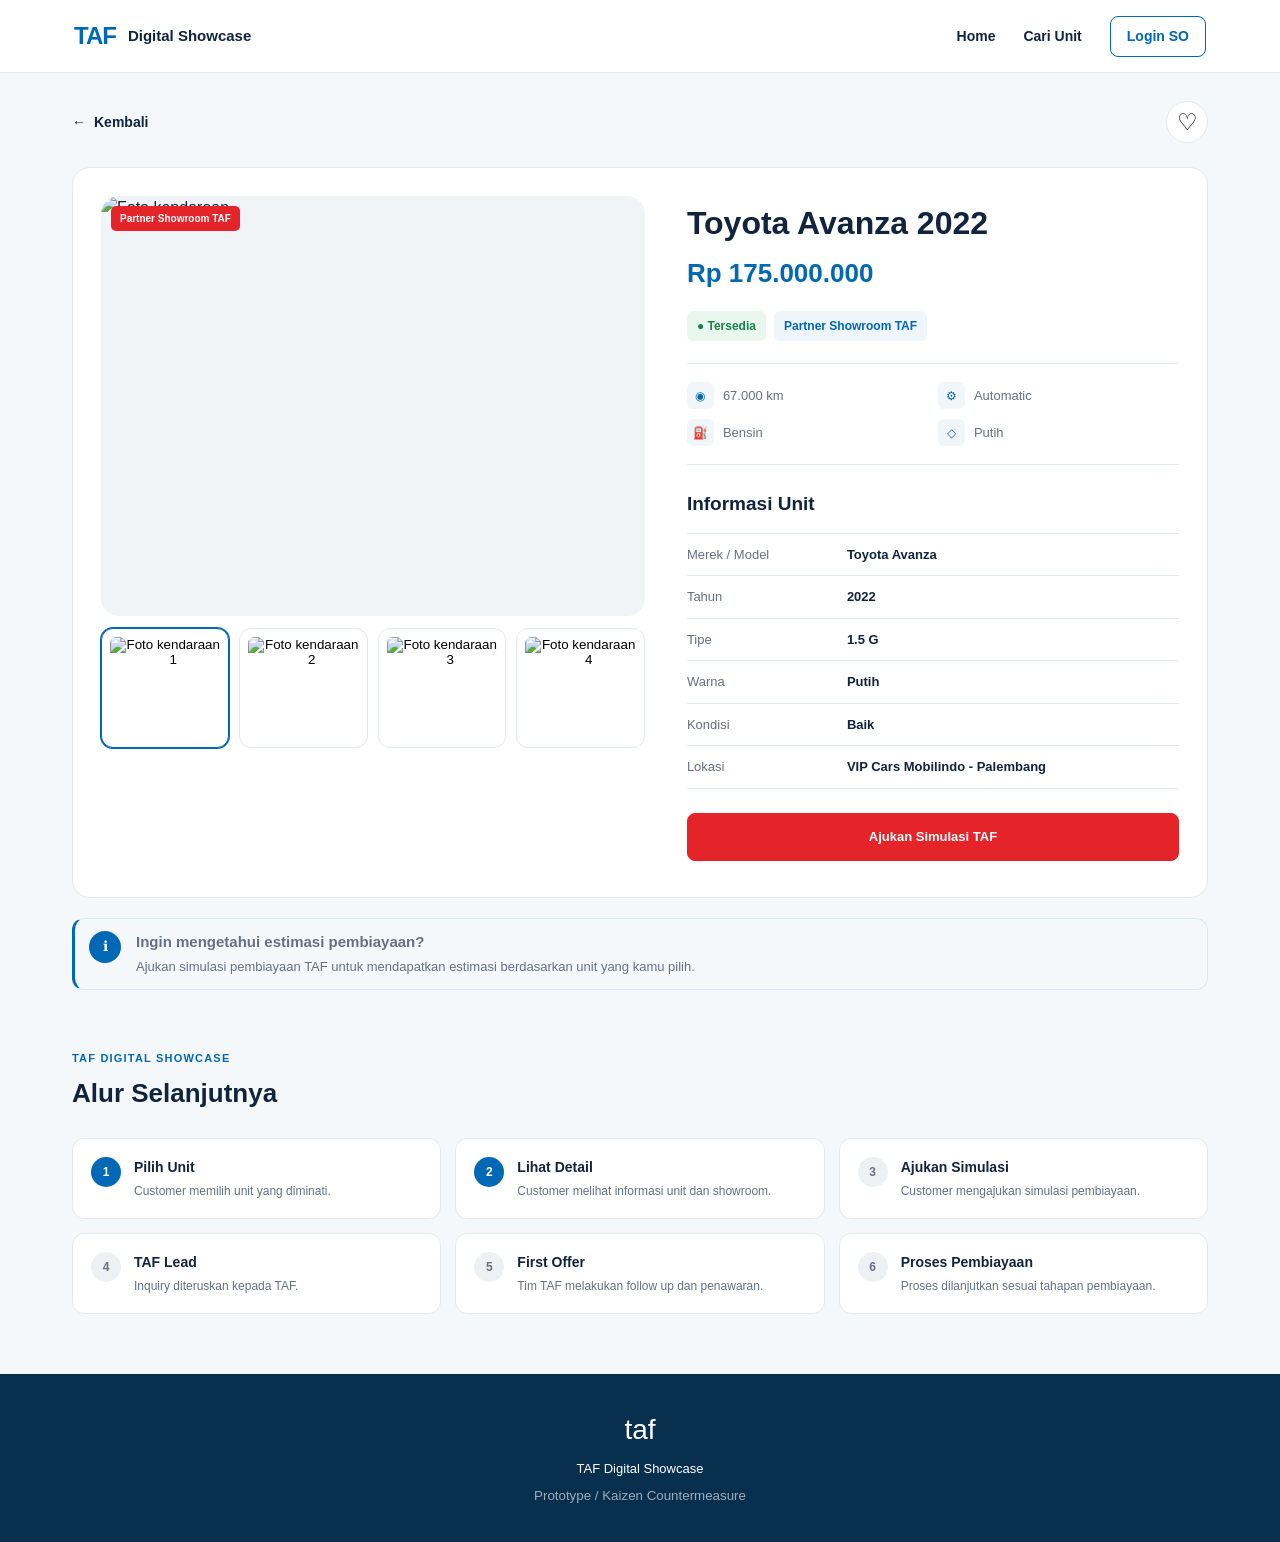
==== detail-unit.html @ 40a9ed51 "init project" ====
<!DOCTYPE html>
<html lang="id">

<head>
    <meta charset="UTF-8">

    <meta
        name="viewport"
        content="width=device-width, initial-scale=1.0"
    >

    <title>Detail Unit | TAF Digital Showcase</title>

    <!-- CSS utama -->
    <link rel="stylesheet" href="style.css">
</head>


<body>

    <!-- =========================================
         HEADER
    ========================================== -->

    <header class="main-header">
        <div class="header-container">

            <div class="logo-area">
                <div class="taf-logo">TAF</div>
                <span>Digital Showcase</span>
            </div>

            <nav class="navigation">
                <a href="index.html">Home</a>
                <a href="index.html#unit-section">Cari Unit</a>
                <a href="login-so.html" class="so-login-button">
                    Login SO
                </a>
            </nav>

            <button class="menu-toggle" aria-label="Buka menu" onclick="toggleMobileMenu()">
                ☰
            </button>

        </div>
    </header>



    <!-- =========================================
         MAIN CONTENT
    ========================================== -->

    <main class="detail-page">


        <!-- =====================================
             TOP NAVIGATION
        ====================================== -->

        <div class="detail-topbar">

            <a
                href="index.html"
                class="back-button"
            >
                ←
                <span>Kembali</span>
            </a>


            <button
                class="favorite-button"
                aria-label="Tambahkan ke favorit"
                onclick="toggleFavorite(this)"
            >
                ♡
            </button>

        </div>



        <!-- =====================================
            VEHICLE DETAIL
        ====================================== -->

        <section class="vehicle-detail">

            <!-- =================================
                IMAGE GALLERY
            ================================== -->

            <div class="vehicle-gallery">

                <!-- Main Image -->

                <div class="main-vehicle-image">

                    <span class="partner-badge">
                        Partner Showroom TAF
                    </span>

                    <img
                        id="vehicle-main-image"
                        src=""
                        alt="Foto kendaraan"
                    >

                </div>


                <!-- Thumbnail -->

                <div class="thumbnail-list">

                    <button
                        type="button"
                        class="thumbnail active"
                        data-image-index="0"
                        onclick="selectVehicleImage(0)"
                        aria-label="Foto kendaraan 1"
                    >
                        <img
                            id="vehicle-thumbnail-0"
                            src=""
                            alt="Foto kendaraan 1"
                        >
                    </button>
                

                    <button
                        type="button"
                        class="thumbnail"
                        data-image-index="1"
                        onclick="selectVehicleImage(1)"
                        aria-label="Foto kendaraan 2"
                    >
                        <img
                            id="vehicle-thumbnail-1"
                            src=""
                            alt="Foto kendaraan 2"
                        >
                    </button>


                    <button
                        type="button"
                        class="thumbnail"
                        data-image-index="2"
                        onclick="selectVehicleImage(2)"
                        aria-label="Foto kendaraan 3"
                    >
                        <img
                            id="vehicle-thumbnail-2"
                            src=""
                            alt="Foto kendaraan 3"
                        >
                    </button>


                    <button
                        type="button"
                        class="thumbnail"
                        data-image-index="3"
                        onclick="selectVehicleImage(3)"
                        aria-label="Foto kendaraan 4"
                    >
                        <img
                            id="vehicle-thumbnail-3"
                            src=""
                            alt="Foto kendaraan 4"
                        >
                    </button>

                </div>
            </div>
            
            <!-- =================================
                 VEHICLE INFORMATION
            ================================== -->

            <div class="vehicle-detail-info">


                <!-- Vehicle Name -->

                <h1 id="vehicle-name">
                    Toyota Avanza 2022
                </h1>


                <!-- Price -->

                <div
                    class="detail-price"
                    id="vehicle-price"
                >
                    Rp 175.000.000
                </div>



                <!-- Status & Showroom -->

                <div class="detail-badges">

                    <span class="availability-badge">
                        ● Tersedia
                    </span>

                    <span class="showroom-badge">
                        Partner Showroom TAF
                    </span>

                </div>



                <!-- Vehicle Quick Information -->

                <div class="vehicle-quick-info">

                    <div class="quick-info-item">

                        <span class="quick-icon">
                            ◉
                        </span>

                        <span id="vehicle-mileage">
                            67.000 km
                        </span>

                    </div>


                    <div class="quick-info-item">

                        <span class="quick-icon">
                            ⚙
                        </span>

                        <span id="vehicle-transmission">
                            Automatic
                        </span>

                    </div>


                    <div class="quick-info-item">

                        <span class="quick-icon">
                            ⛽
                        </span>

                        <span id="vehicle-fuel">
                            Bensin
                        </span>

                    </div>


                    <div class="quick-info-item">

                        <span class="quick-icon">
                            ◇
                        </span>

                        <span id="vehicle-color">
                            Putih
                        </span>

                    </div>

                </div>



                <!-- =================================
                     UNIT INFORMATION
                ================================== -->

                <section class="unit-information">

                    <h2>
                        Informasi Unit
                    </h2>


                    <div class="information-table">


                        <div class="information-row">

                            <span>
                                Merek / Model
                            </span>

                            <strong id="vehicle-model">
                                Toyota Avanza
                            </strong>

                        </div>


                        <div class="information-row">

                            <span>
                                Tahun
                            </span>

                            <strong id="vehicle-year">
                                2022
                            </strong>

                        </div>


                        <div class="information-row">

                            <span>
                                Tipe
                            </span>

                            <strong id="vehicle-type">
                                1.5 G
                            </strong>

                        </div>


                        <div class="information-row">

                            <span>
                                Warna
                            </span>

                            <strong id="vehicle-information-color">
                                Putih
                            </strong>

                        </div>


                        <div class="information-row">

                            <span>
                                Kondisi
                            </span>

                            <strong id="vehicle-condition">
                                Baik
                            </strong>

                        </div>


                        <div class="information-row">

                            <span>
                                Lokasi
                            </span>

                            <strong id="vehicle-showroom">
                                VIP Cars Mobilindo - Palembang
                            </strong>

                        </div>


                    </div>

                </section>



                <!-- =================================
                     ACTION BUTTONS
                ================================== -->

                <div class="detail-actions">
                    <a
                        href="#"
                        id="simulation-link"
                        class="primary-action"
                    >
                        Ajukan Simulasi TAF
                    </a>
                </div>


            </div>

        </section>



        <!-- =====================================
             INFORMATION / TRUST SECTION
        ====================================== -->

        <section class="detail-note">


            <div class="note-icon">
                ℹ
            </div>


            <div>

                <h3>
                    Ingin mengetahui estimasi pembiayaan?
                </h3>

                <p>
                    Ajukan simulasi pembiayaan TAF untuk
                    mendapatkan estimasi berdasarkan unit
                    yang kamu pilih.
                </p>

            </div>


        </section>



        <!-- =====================================
             PROCESS INDICATOR
        ====================================== -->

        <section class="process-section">

            <div class="process-header">

                <span>
                    TAF DIGITAL SHOWCASE
                </span>

                <h2>
                    Alur Selanjutnya
                </h2>

            </div>


            <div class="process-list">


                <!-- STEP 1 -->

                <div class="process-item active">

                    <div class="process-number">
                        1
                    </div>

                    <div>

                        <strong>
                            Pilih Unit
                        </strong>

                        <p>
                            Customer memilih unit
                            yang diminati.
                        </p>

                    </div>

                </div>



                <!-- STEP 2 -->

                <div class="process-item active">

                    <div class="process-number">
                        2
                    </div>

                    <div>

                        <strong>
                            Lihat Detail
                        </strong>

                        <p>
                            Customer melihat informasi
                            unit dan showroom.
                        </p>

                    </div>

                </div>



                <!-- STEP 3 -->

                <div class="process-item">

                    <div class="process-number">
                        3
                    </div>

                    <div>

                        <strong>
                            Ajukan Simulasi
                        </strong>

                        <p>
                            Customer mengajukan
                            simulasi pembiayaan.
                        </p>

                    </div>

                </div>



                <!-- STEP 4 -->

                <div class="process-item">

                    <div class="process-number">
                        4
                    </div>

                    <div>

                        <strong>
                            TAF Lead
                        </strong>

                        <p>
                            Inquiry diteruskan
                            kepada TAF.
                        </p>

                    </div>

                </div>



                <!-- STEP 5 -->

                <div class="process-item">

                    <div class="process-number">
                        5
                    </div>

                    <div>

                        <strong>
                            First Offer
                        </strong>

                        <p>
                            Tim TAF melakukan
                            follow up dan penawaran.
                        </p>

                    </div>

                </div>



                <!-- STEP 6 -->

                <div class="process-item">

                    <div class="process-number">
                        6
                    </div>

                    <div>

                        <strong>
                            Proses Pembiayaan
                        </strong>

                        <p>
                            Proses dilanjutkan sesuai
                            tahapan pembiayaan.
                        </p>

                    </div>

                </div>


            </div>

        </section>


    </main>



    <!-- =========================================
         FOOTER
    ========================================== -->

    <footer>

        <div class="footer-logo">
            taf
        </div>

        <p>
            TAF Digital Showcase
        </p>

        <small>
            Prototype / Kaizen Countermeasure
        </small>

    </footer>



    <!-- =========================================
         JAVASCRIPT
    ========================================== -->

    <script src="script.js"></script>

</body>

</html>
---- style.css ----
/* =================================
   GLOBAL
================================= */

* {
    margin: 0;
    padding: 0;
    box-sizing: border-box;
}

:root {
    --taf-blue: #0068b5;
    --taf-dark-blue: #063b68;
    --taf-red: #e5242a;

    --text-dark: #10243e;
    --text-gray: #667085;

    --background: #f5f8fb;
    --white: #ffffff;

    --border: #e4e9ef;

    --radius-small: 8px;
    --radius-medium: 12px;
    --radius-large: 18px;
}

body {
    font-family: Arial, Helvetica, sans-serif;
    background: var(--background);
    color: var(--text-dark);
    line-height: 1.5;
}


/* =================================
   HEADER
================================= */

.header {
    height: 68px;

    background: white;

    display: flex;
    align-items: center;

    padding: 0 32px;

    border-bottom: 1px solid var(--border);

    position: sticky;
    top: 0;
    z-index: 100;
}

.logo {
    display: flex;
    align-items: center;
    gap: 8px;

    font-size: 28px;
    font-weight: 800;

    color: var(--taf-red);
}

.logo-shield {
    width: 30px;
    height: 30px;

    background: var(--taf-blue);

    color: white;

    display: flex;
    align-items: center;
    justify-content: center;

    border-radius: 50%;

    font-size: 15px;
}

.header nav {
    margin-left: auto;

    display: flex;
    gap: 28px;
}

.header nav a {
    text-decoration: none;

    color: var(--text-dark);

    font-size: 14px;
    font-weight: 600;
}

.menu-button {
    display: none;

    margin-left: auto;

    border: none;
    background: transparent;

    font-size: 25px;

    cursor: pointer;
}


/* =================================
   HERO
================================= */

.hero {
    min-height: 390px;

    background:
        linear-gradient(
            110deg,
            #063b68 0%,
            #0068b5 70%,
            #0a5d91 100%
        );

    position: relative;

    overflow: hidden;
}

.hero::after {
    content: "";

    position: absolute;

    width: 420px;
    height: 420px;

    right: -150px;
    top: -100px;

    background: rgba(255,255,255,0.08);

    border-radius: 50%;
}

.hero-content {
    max-width: 1200px;

    margin: auto;

    padding: 70px 32px;

    position: relative;

    z-index: 2;
}

.hero-label {
    display: inline-block;

    padding: 7px 12px;

    border-radius: 30px;

    background: rgba(255,255,255,0.15);

    color: white;

    font-size: 12px;

    font-weight: 700;

    letter-spacing: 1px;

    margin-bottom: 16px;
}

.hero h1 {
    max-width: 680px;

    color: white;

    font-size: 46px;

    line-height: 1.15;

    margin-bottom: 18px;
}

.hero p {
    max-width: 600px;

    color: rgba(255,255,255,0.9);

    font-size: 17px;

    margin-bottom: 30px;
}

.search-box {
    width: min(620px, 100%);

    background: white;

    border-radius: 10px;

    display: flex;

    padding: 6px;

    box-shadow: 0 10px 30px rgba(0,0,0,0.15);
}

.search-box input {
    flex: 1;

    border: none;

    outline: none;

    padding: 14px;

    font-size: 15px;
}

.search-box button {
    width: 50px;

    border: none;

    border-radius: 8px;

    background: var(--taf-blue);

    color: white;

    font-size: 18px;

    cursor: pointer;
}


/* =================================
   CATEGORY
================================= */

.category-section {
    background: white;

    border-bottom: 1px solid var(--border);
}

.category-list {
    max-width: 1200px;

    margin: auto;

    padding: 18px 32px;

    display: flex;

    gap: 12px;
}

.category {
    min-width: 100px;

    border: 1px solid var(--border);

    background: white;

    border-radius: 10px;

    padding: 12px 20px;

    cursor: pointer;

    display: flex;

    flex-direction: column;

    align-items: center;

    gap: 6px;

    color: var(--text-dark);

    transition: 0.2s;
}

.category:hover {
    border-color: var(--taf-blue);
}

.category.active {
    background: #eaf5fd;

    border-color: #b9dcf4;

    color: var(--taf-blue);
}

.category-icon {
    font-size: 25px;
}


/* =================================
   MAIN CONTENT
================================= */

.main-content {
    max-width: 1200px;

    margin: auto;

    padding: 48px 32px;
}

.section-header {
    display: flex;

    align-items: end;

    justify-content: space-between;

    margin-bottom: 24px;
}

.section-label {
    color: var(--taf-blue);

    font-size: 11px;

    font-weight: 800;

    letter-spacing: 1.2px;
}

.section-header h2 {
    margin-top: 5px;

    font-size: 28px;
}

.view-all {
    border: none;

    background: transparent;

    color: var(--taf-blue);

    font-weight: 700;

    cursor: pointer;
}


/* =================================
   VEHICLE GRID
================================= */

.vehicle-grid {
    display: grid;

    grid-template-columns:
        repeat(4, 1fr);

    gap: 18px;
}

.vehicle-card {
    background: white;

    border: 1px solid var(--border);

    border-radius: var(--radius-medium);

    overflow: hidden;

    transition: 0.2s;
}

.vehicle-card:hover {
    transform: translateY(-3px);

    box-shadow:
        0 10px 25px rgba(16,36,62,0.08);
}

.vehicle-image { 
    height: 190px; 
 
    position: relative; 
 
    background: 
        linear-gradient( 
            135deg, 
            #dce6ed, 
            #f4f7f9 
        ); 
 
    display: flex; 
 
    align-items: center; 
 
    justify-content: center;

    overflow: hidden;
}

.vehicle-card-image {
    width: 100%;
    height: 100%;

    display: block;

    object-fit: cover;
    object-position: center;
}

.car-placeholder {
    font-size: 75px;
}

.partner-badge {
    position: absolute;

    left: 10px;
    top: 10px;

    background: var(--taf-red);

    color: white;

    padding: 5px 9px;

    border-radius: 5px;

    font-size: 10px;

    font-weight: 700;
}

.vehicle-info {
    padding: 16px;
}

.vehicle-info h3 {
    font-size: 16px;

    margin-bottom: 7px;
}

.vehicle-info strong {
    display: block;

    font-size: 18px;

    color: var(--text-dark);

    margin-bottom: 10px;
}

.vehicle-meta {
    display: flex;

    gap: 12px;

    color: var(--text-gray);

    font-size: 11px;

    margin-bottom: 8px;
}

.vehicle-info p {
    color: var(--text-gray);

    font-size: 12px;

    margin-bottom: 15px;
}

.detail-button {
    width: 100%;

    display: flex;
    align-items: center;
    justify-content: center;

    text-decoration: none;

    border: none;

    background: var(--taf-blue);

    color: white;

    padding: 11px;

    border-radius: 7px;

    font-weight: 700;

    cursor: pointer;
}

.detail-button:hover {
    background: #005894;
}


/* =================================
   EMPTY STATE
================================= */

.empty-state {
    display: none;

    text-align: center;

    padding: 70px 20px;
}

.empty-state h3 {
    margin-bottom: 8px;
}

.empty-state p {
    color: var(--text-gray);
}


/* =================================
   CTA
================================= */

.bottom-cta {
    max-width: 1200px;

    margin: 0 auto 50px;

    padding: 32px;

    background: white;

    border: 1px solid var(--border);

    border-radius: var(--radius-large);

    display: flex;

    align-items: center;

    justify-content: space-between;

    gap: 30px;
}

.bottom-cta span {
    color: var(--taf-blue);

    font-size: 12px;

    font-weight: 800;

    text-transform: uppercase;
}

.bottom-cta h2 {
    margin: 5px 0;

    font-size: 25px;
}

.bottom-cta p {
    color: var(--text-gray);

    font-size: 14px;
}

.bottom-cta button {
    min-width: 190px;

    border: none;

    background: var(--taf-red);

    color: white;

    padding: 14px 20px;

    border-radius: 8px;

    font-weight: 700;

    cursor: pointer;
}


/* =================================
   FOOTER
================================= */

footer {
    background: #092f4f;

    color: white;

    text-align: center;

    padding: 35px 20px;
}

.footer-logo {
    font-size: 28px;

    color: white;

    margin-bottom: 8px;
}

footer p {
    font-size: 13px;

    margin-bottom: 5px;
}

footer small {
    color: rgba(255,255,255,0.6);
}


/* =================================
   RESPONSIVE
================================= */

@media (max-width: 900px) {

    .vehicle-grid {
        grid-template-columns:
            repeat(2, 1fr);
    }

    .hero h1 {
        font-size: 38px;
    }

    .bottom-cta {
        margin-left: 20px;
        margin-right: 20px;
    }

}


@media (max-width: 600px) {

    .header {
        padding: 0 18px;
    }

    .header nav {
        display: none;

        position: absolute;

        top: 68px;
        left: 0;
        right: 0;

        background: white;

        flex-direction: column;

        padding: 20px;

        border-bottom: 1px solid var(--border);
    }

    .header nav.show {
        display: flex;
    }

    .menu-button {
        display: block;
    }

    .hero-content {
        padding: 50px 20px;
    }

    .hero h1 {
        font-size: 32px;
    }

    .hero p {
        font-size: 15px;
    }

    .category-list {
        overflow-x: auto;

        padding: 14px 20px;
    }

    .main-content {
        padding: 35px 20px;
    }

    .section-header {
        align-items: center;
    }

    .vehicle-grid {
        grid-template-columns: 1fr;
    }

    .bottom-cta {
        flex-direction: column;

        align-items: stretch;

        margin-left: 20px;
        margin-right: 20px;
    }

    .bottom-cta button {
        width: 100%;
    }

}

/* =========================================
   DETAIL UNIT PAGE
========================================= */

.detail-page {
    max-width: 1200px;
    margin: 0 auto;
    padding: 28px 32px 60px;
}


/* =========================================
   DETAIL TOP BAR
========================================= */

.detail-topbar {
    display: flex;
    align-items: center;
    justify-content: space-between;
    margin-bottom: 24px;
}

.back-button {
    display: inline-flex;
    align-items: center;
    gap: 8px;

    text-decoration: none;
    color: var(--text-dark);

    font-size: 14px;
    font-weight: 600;
}

.back-button:hover {
    color: var(--taf-blue);
}

.favorite-button {
    width: 42px;
    height: 42px;

    border: 1px solid var(--border);
    border-radius: 50%;

    background: white;

    font-size: 23px;

    cursor: pointer;

    transition: 0.2s;
}

.favorite-button:hover {
    border-color: var(--taf-blue);
}

.favorite-button.favorite-active {
    color: var(--taf-red);
}


/* =========================================
   VEHICLE DETAIL LAYOUT
========================================= */

.vehicle-detail {
    display: grid;

    grid-template-columns:
        minmax(0, 1.05fr)
        minmax(0, 0.95fr);

    gap: 42px;

    background: white;

    padding: 28px;

    border: 1px solid var(--border);

    border-radius: var(--radius-large);
}


/* =========================================
   VEHICLE GALLERY
========================================= */

.vehicle-gallery {
    min-width: 0;
}

/* =====================================================
   VEHICLE IMAGE GALLERY
===================================================== */

.main-vehicle-image {
    position: relative;
    width: 100%;
    height: 420px;
    overflow: hidden;
    border-radius: var(--radius-large);
    background: #f1f4f7;
    display: flex;
    align-items: center;
    justify-content: center;
}

.main-vehicle-image > img {
    width: 100%;
    height: 100%;
    display: block;
    object-fit: contain;
    object-position: center;
    border-radius: var(--radius-large);
}

.car-placeholder.large {
    font-size: 150px;
}


/* =========================================
   THUMBNAILS
========================================= */

.thumbnail-list {
    display: grid;

    grid-template-columns:
        repeat(4, 1fr);

    gap: 10px;

    margin-top: 12px;
}

.thumbnail {
    width: 100%;
    height: 120px;
    overflow: hidden;
    padding: 8px;
    border: 1px solid var(--border);
    border-radius: var(--radius-medium);
    background: var(--white);
    cursor: pointer;
    transition:
        border-color 0.2s ease,
        box-shadow 0.2s ease;
}

.thumbnail:hover {
    border-color: var(--taf-blue);
}

.thumbnail.active {
    border-color: var(--taf-blue);
    box-shadow: 0 0 0 1px var(--taf-blue);
}


/* =========================================
   VEHICLE INFORMATION
========================================= */

.vehicle-detail-info {
    padding: 8px 0;
}

.vehicle-detail-info h1 {
    font-size: 32px;

    line-height: 1.2;

    margin-bottom: 12px;

    color: var(--text-dark);
}

.detail-price {
    font-size: 26px;

    font-weight: 800;

    color: var(--taf-blue);

    margin-bottom: 18px;
}


/* =========================================
   BADGES
========================================= */

.detail-badges {
    display: flex;

    align-items: center;

    flex-wrap: wrap;

    gap: 8px;

    margin-bottom: 22px;
}

.availability-badge {
    display: inline-flex;

    align-items: center;

    padding: 6px 10px;

    border-radius: 6px;

    background: #eaf7ef;

    color: #16834b;

    font-size: 12px;

    font-weight: 700;
}

.showroom-badge {
    display: inline-flex;

    align-items: center;

    padding: 6px 10px;

    border-radius: 6px;

    background: #eef5fb;

    color: var(--taf-blue);

    font-size: 12px;

    font-weight: 700;
}


/* =========================================
   QUICK INFORMATION
========================================= */

.vehicle-quick-info {
    display: grid;

    grid-template-columns:
        repeat(2, 1fr);

    gap: 10px;

    padding: 18px 0;

    border-top: 1px solid var(--border);

    border-bottom: 1px solid var(--border);

    margin-bottom: 25px;
}

.quick-info-item {
    display: flex;

    align-items: center;

    gap: 9px;

    color: var(--text-gray);

    font-size: 13px;
}

.quick-icon {
    width: 27px;
    height: 27px;

    display: flex;

    align-items: center;
    justify-content: center;

    background: #f1f6fa;

    border-radius: 6px;

    color: var(--taf-blue);

    font-size: 12px;
}


/* =========================================
   UNIT INFORMATION
========================================= */

.unit-information h2 {
    font-size: 19px;

    margin-bottom: 14px;
}

.information-table {
    border-top: 1px solid var(--border);
}

.information-row {
    display: grid;

    grid-template-columns:
        145px 1fr;

    gap: 15px;

    padding: 11px 0;

    border-bottom: 1px solid var(--border);

    font-size: 13px;
}

.information-row span {
    color: var(--text-gray);
}

.information-row strong {
    color: var(--text-dark);

    font-weight: 600;
}


/* =========================================
   ACTION BUTTONS
========================================= */

.detail-actions {
    display: flex;
    width: 100%;
    margin-top: 24px;
}

.secondary-action,
.primary-action {
    min-height: 48px;

    display: flex;

    align-items: center;
    justify-content: center;

    padding: 12px 18px;

    border-radius: 8px;

    font-size: 13px;

    font-weight: 700;

    cursor: pointer;

    text-decoration: none;

    transition:
        background-color 0.2s ease,
        border-color 0.2s ease,
        color 0.2s ease,
        transform 0.2s ease;

    box-sizing: border-box;
}

.secondary-action {
    border: 1px solid var(--taf-blue);

    background: var(--white);

    color: var(--taf-blue);
}

.secondary-action:hover {
    background: #eef7fd;
}

.primary-action {
    width: 100%;

    border: 1px solid var(--taf-red);

    background: var(--taf-red);

    color: var(--white);
}

.primary-action:hover {
    background: #c91e24;

    border-color: #c91e24;

    color: var(--white);

    transform: translateY(-1px);
}

.primary-action:active {
    transform: translateY(0);
}


.thumbnail img {
    width: 100%;
    height: 100%;
    display: block;
    object-fit: cover;
    object-position: center;
    border-radius: 6px;
}

.main-vehicle-image > img {
    width: 100%;
    height: 100%;
    object-fit: contain;
    display: block;
}

/* =========================================
   DETAIL NOTE
========================================= */

.detail-note {
    display: flex;

    align-items: flex-start;

    gap: 15px;

    margin-top: 22px;

    padding: 20px 22px;

    background: #eef7fd;

    border: 1px solid #d6e9f7;

    border-radius: var(--radius-medium);
}

.note-icon {
    width: 32px;
    height: 32px;

    flex-shrink: 0;

    display: flex;

    align-items: center;
    justify-content: center;

    background: var(--taf-blue);

    color: white;

    border-radius: 50%;

    font-size: 14px;
}

.detail-note h3 {
    font-size: 15px;

    margin-bottom: 4px;
}

.detail-note p {
    color: var(--text-gray);

    font-size: 13px;
}


/* =========================================
   PROCESS SECTION
========================================= */

.process-section {
    margin-top: 55px;
}

.process-header {
    margin-bottom: 25px;
}

.process-header span {
    color: var(--taf-blue);

    font-size: 11px;

    font-weight: 800;

    letter-spacing: 1.2px;
}

.process-header h2 {
    font-size: 26px;

    margin-top: 5px;
}

.process-list {
    display: grid;

    grid-template-columns:
        repeat(3, 1fr);

    gap: 14px;
}

.process-item {
    display: flex;

    align-items: flex-start;

    gap: 13px;

    padding: 18px;

    background: white;

    border: 1px solid var(--border);

    border-radius: var(--radius-medium);
}

.process-number {
    width: 30px;
    height: 30px;

    flex-shrink: 0;

    display: flex;

    align-items: center;
    justify-content: center;

    border-radius: 50%;

    background: #edf1f4;

    color: var(--text-gray);

    font-size: 12px;

    font-weight: 800;
}

.process-item.active .process-number {
    background: var(--taf-blue);

    color: white;
}

.process-item strong {
    display: block;

    font-size: 14px;

    margin-bottom: 4px;
}

.process-item p {
    color: var(--text-gray);

    font-size: 12px;

    line-height: 1.5;
}


/* =========================================
   DETAIL PAGE RESPONSIVE
========================================= */

@media (max-width: 900px) {

    .vehicle-detail {
        grid-template-columns: 1fr;

        gap: 30px;
    }

    .main-vehicle-image {
        height: 380px;
    }

    .process-list {
        grid-template-columns:
            repeat(2, 1fr);
    }

}


@media (max-width: 600px) {

    .detail-page {
        padding: 20px 16px 45px;
    }

    .vehicle-detail {
        padding: 18px;

        border-radius: 12px;

        gap: 25px;
    }

    .main-vehicle-image {
        height: 260px;
    }

    .car-placeholder.large {
        font-size: 100px;
    }

    .vehicle-detail-info h1 {
        font-size: 25px;
    }

    .detail-price {
        font-size: 22px;
    }

    .vehicle-quick-info {
        grid-template-columns: 1fr;
    }

    .information-row {
        grid-template-columns: 1fr;

        gap: 3px;
    }

    .detail-actions {
        grid-template-columns: 1fr;
    }

    .process-list {
        grid-template-columns: 1fr;
    }

    .detail-note {
        padding: 16px;
    }

}

/* =====================================================
   SIMULATION PAGE
===================================================== */

.simulation-page {
    max-width: 1180px;
    margin: 0 auto;
    padding: 40px 24px 80px;
}

.simulation-topbar {
    margin-bottom: 40px;
}

.simulation-header {
    max-width: 720px;
    margin-bottom: 36px;
}

.simulation-header .section-label {
    display: block;
    color: var(--taf-blue);
    font-size: 13px;
    font-weight: 800;
    letter-spacing: 1px;
    margin-bottom: 10px;
}

.simulation-header h1 {
    margin: 0 0 10px;
    font-size: 36px;
    color: var(--text-dark);
}

.simulation-header p {
    margin: 0;
    color: var(--text-gray);
    line-height: 1.6;
}

.simulation-layout {
    display: grid;
    grid-template-columns: 0.9fr 1.1fr;
    gap: 28px;
    align-items: start;
}

.simulation-vehicle-card,
.simulation-form-card {
    background: var(--white);
    border: 1px solid var(--border);
    border-radius: var(--radius-large);
}

.simulation-vehicle-card {
    overflow: hidden;
}

.simulation-vehicle-image {
    min-height: 260px;
    background: #eef4f8;
    display: flex;
    align-items: center;
    justify-content: center;
}

.simulation-vehicle-content {
    padding: 24px;
}

.simulation-label {
    display: block;
    color: var(--text-gray);
    font-size: 12px;
    font-weight: 800;
    letter-spacing: 0.8px;
    margin-bottom: 8px;
}

.simulation-vehicle-content h2 {
    margin: 0 0 10px;
    color: var(--text-dark);
    font-size: 24px;
}

.simulation-vehicle-price {
    color: var(--taf-blue);
    font-size: 22px;
    font-weight: 800;
    margin-bottom: 14px;
}

.simulation-vehicle-info {
    display: flex;
    flex-wrap: wrap;
    gap: 8px;
    color: var(--text-gray);
    font-size: 14px;
}

.simulation-form-card {
    padding: 30px;
}

.simulation-form-header {
    margin-bottom: 28px;
}

.simulation-form-header h2 {
    margin: 0 0 8px;
    color: var(--text-dark);
    font-size: 24px;
}

.simulation-form-header p {
    margin: 0;
    color: var(--text-gray);
    line-height: 1.5;
}

.form-group {
    margin-bottom: 24px;
}

.form-group label {
    display: block;
    margin-bottom: 8px;
    color: var(--text-dark);
    font-weight: 700;
}

.form-group small {
    display: block;
    margin-top: 7px;
    color: var(--text-gray);
    line-height: 1.5;
}

.form-group input,
.form-group select {
    width: 100%;
    box-sizing: border-box;
    border: 1px solid var(--border);
    border-radius: var(--radius-small);
    padding: 13px 14px;
    font-size: 15px;
    color: var(--text-dark);
    background: var(--white);
    outline: none;
}

.form-group input:focus,
.form-group select:focus {
    border-color: var(--taf-blue);
    box-shadow: 0 0 0 3px rgba(0, 104, 181, 0.1);
}

.input-with-suffix {
    position: relative;
}

.input-with-suffix input {
    padding-right: 42px;
}

.input-with-suffix span {
    position: absolute;
    right: 14px;
    top: 50%;
    transform: translateY(-50%);
    color: var(--text-gray);
    font-weight: 700;
}

.simulation-preview {
    margin-top: 28px;
    padding: 20px;
    background: var(--background);
    border: 1px solid var(--border);
    border-radius: var(--radius-medium);
}

.preview-row {
    display: flex;
    justify-content: space-between;
    gap: 20px;
    padding: 12px 0;
    border-bottom: 1px solid var(--border);
}

.preview-row:first-child {
    padding-top: 0;
}

.preview-row:last-child {
    padding-bottom: 0;
    border-bottom: none;
}

.preview-row span {
    color: var(--text-gray);
}

.preview-row strong {
    color: var(--text-dark);
    text-align: right;
}

.simulation-note {
    display: flex;
    gap: 10px;
    margin-top: 18px;
    padding: 14px;
    background: #f8fafc;
    border-radius: var(--radius-small);
}

.simulation-note span {
    color: var(--taf-blue);
    font-weight: 800;
}

.simulation-note p {
    margin: 0;
    color: var(--text-gray);
    font-size: 13px;
    line-height: 1.5;
}

.simulation-submit {
    width: 100%;
    margin-top: 24px;
    border: none;
    border-radius: var(--radius-small);
    padding: 14px 18px;
    background: var(--taf-blue);
    color: var(--white);
    font-size: 15px;
    font-weight: 800;
    cursor: pointer;
    transition: 0.2s ease;
}

.simulation-submit:hover {
    background: var(--taf-dark-blue);
}

.simulation-submit:focus-visible {
    outline: 3px solid rgba(0, 104, 181, 0.25);
    outline-offset: 2px;
}


/* =====================================================
   SIMULATION RESPONSIVE
===================================================== */

@media (max-width: 900px) {

    .simulation-layout {
        grid-template-columns: 1fr;
    }

    .simulation-header h1 {
        font-size: 30px;
    }

}


@media (max-width: 600px) {

    .simulation-page {
        padding: 28px 16px 60px;
    }

    .simulation-form-card {
        padding: 22px;
    }

    .simulation-header h1 {
        font-size: 27px;
    }

    .simulation-vehicle-image {
        min-height: 210px;
    }

    .preview-row {
        flex-direction: column;
        gap: 5px;
    }

    .preview-row strong {
        text-align: left;
    }

}

/* =========================================
   HASIL SIMULASI
========================================= */

.result-page {
    max-width: 1180px;
    margin: 0 auto;
    padding: 40px 24px 80px;
}

.result-topbar {
    margin-bottom: 40px;
}

.result-header {
    max-width: 720px;
    margin-bottom: 36px;
}

.result-header .section-label,
.next-step-header .section-label,
.result-card-header .section-label {
    display: block;
    color: var(--taf-blue);
    font-size: 13px;
    font-weight: 800;
    letter-spacing: 1px;
    margin-bottom: 10px;
}

.result-header h1 {
    margin: 0 0 10px;
    color: var(--text-dark);
    font-size: 36px;
}

.result-header p {
    margin: 0;
    color: var(--text-gray);
    line-height: 1.6;
}

.result-layout {
    display: grid;
    grid-template-columns: 0.9fr 1.1fr;
    gap: 28px;
    align-items: start;
}

.result-vehicle-card,
.result-card,
.result-next-step {
    background: var(--white);
    border: 1px solid var(--border);
    border-radius: var(--radius-large);
}

.result-vehicle-card {
    overflow: hidden;
}

.result-vehicle-image {
    min-height: 260px;
    background: #eef4f8;
    display: flex;
    align-items: center;
    justify-content: center;
}

.result-vehicle-content {
    padding: 24px;
}

.result-vehicle-content h2 {
    margin: 0 0 10px;
    color: var(--text-dark);
    font-size: 24px;
}

.result-card {
    padding: 30px;
}

.result-card-header {
    margin-bottom: 24px;
}

.result-card-header h2 {
    margin: 0 0 8px;
    color: var(--text-dark);
    font-size: 24px;
}

.result-card-header p {
    margin: 0;
    color: var(--text-gray);
    line-height: 1.5;
}

.result-summary {
    border-top: 1px solid var(--border);
}

.result-row {
    display: flex;
    justify-content: space-between;
    align-items: center;
    gap: 20px;
    padding: 16px 0;
    border-bottom: 1px solid var(--border);
}

.result-row span {
    color: var(--text-gray);
}

.result-row strong {
    color: var(--text-dark);
    text-align: right;
}

.result-row.highlight {
    padding: 20px 0;
}

.result-row.highlight span {
    color: var(--text-dark);
    font-weight: 700;
}

.result-row.highlight strong {
    color: var(--taf-blue);
    font-size: 20px;
}

.result-note {
    display: flex;
    gap: 10px;
    margin-top: 20px;
    padding: 14px;
    background: #f8fafc;
    border-radius: var(--radius-small);
}

.result-note span {
    color: var(--taf-blue);
    font-weight: 800;
}

.result-note p {
    margin: 0;
    color: var(--text-gray);
    font-size: 13px;
    line-height: 1.5;
}

.result-primary-button {
    width: 100%;
    margin-top: 24px;
    border: none;
    border-radius: var(--radius-small);
    padding: 14px 18px;
    background: var(--taf-blue);
    color: var(--white);
    font-size: 15px;
    font-weight: 800;
    cursor: pointer;
    transition: 0.2s ease;
}

.result-primary-button:hover {
    background: var(--taf-dark-blue);
}

.result-primary-button:focus-visible {
    outline: 3px solid rgba(0, 104, 181, 0.25);
    outline-offset: 2px;
}

.result-secondary-button {
    display: block;
    width: 100%;
    box-sizing: border-box;
    margin-top: 10px;
    padding: 13px 18px;
    border: 1px solid var(--border);
    border-radius: var(--radius-small);
    color: var(--text-dark);
    text-align: center;
    text-decoration: none;
    font-weight: 700;
}

.result-secondary-button:hover {
    background: var(--background);
}

.result-next-step {
    margin-top: 28px;
    padding: 30px;
}

.next-step-header {
    max-width: 700px;
    margin-bottom: 26px;
}

.next-step-header h2 {
    margin: 0 0 8px;
    color: var(--text-dark);
    font-size: 24px;
}

.next-step-header p {
    margin: 0;
    color: var(--text-gray);
    line-height: 1.6;
}

.next-step-list {
    display: grid;
    grid-template-columns: repeat(3, 1fr);
    gap: 20px;
}

.next-step-item {
    display: flex;
    gap: 14px;
    padding: 20px;
    background: var(--background);
    border-radius: var(--radius-medium);
}

.next-step-number {
    min-width: 32px;
    height: 32px;
    border-radius: 50%;
    background: var(--taf-blue);
    color: var(--white);
    display: flex;
    align-items: center;
    justify-content: center;
    font-weight: 800;
}

.next-step-item strong {
    display: block;
    margin-bottom: 6px;
    color: var(--text-dark);
}

.next-step-item p {
    margin: 0;
    color: var(--text-gray);
    font-size: 13px;
    line-height: 1.5;
}


@media (max-width: 900px) {

    .result-layout {
        grid-template-columns: 1fr;
    }

    .next-step-list {
        grid-template-columns: 1fr;
    }

    .result-header h1 {
        font-size: 30px;
    }

}


@media (max-width: 600px) {

    .result-page {
        padding: 28px 16px 60px;
    }

    .result-card,
    .result-next-step {
        padding: 22px;
    }

    .result-header h1 {
        font-size: 27px;
    }

    .result-vehicle-image {
        min-height: 210px;
    }

    .result-row {
        align-items: flex-start;
        flex-direction: column;
        gap: 5px;
    }

    .result-row strong {
        text-align: left;
    }

}

/* =========================================
   CUSTOMER INFORMATION
========================================= */

.customer-page {
    max-width: 1180px;
    margin: 0 auto;
    padding: 40px 24px 80px;
}

.customer-topbar {
    margin-bottom: 40px;
}

.customer-header {
    max-width: 720px;
    margin-bottom: 36px;
}

.customer-header .section-label {
    display: block;
    color: var(--taf-blue);
    font-size: 13px;
    font-weight: 800;
    letter-spacing: 1px;
    margin-bottom: 10px;
}

.customer-header h1 {
    margin: 0 0 10px;
    color: var(--text-dark);
    font-size: 36px;
}

.customer-header p {
    margin: 0;
    color: var(--text-gray);
    line-height: 1.6;
}

.customer-layout {
    display: grid;
    grid-template-columns: 0.8fr 1.2fr;
    gap: 28px;
    align-items: start;
}

.customer-summary,
.customer-form-card {
    background: var(--white);
    border: 1px solid var(--border);
    border-radius: var(--radius-large);
}

.customer-summary {
    overflow: hidden;
}

.customer-summary-header {
    padding: 24px 24px 0;
}

.customer-summary-header .simulation-label {
    display: block;
}

.customer-summary-header h2 {
    margin: 0 0 20px;
    color: var(--text-dark);
    font-size: 24px;
}

.customer-summary-image {
    min-height: 220px;
    background: #eef4f8;
    display: flex;
    align-items: center;
    justify-content: center;
}

.customer-summary-content {
    padding: 20px 24px 24px;
}

.customer-summary-row {
    display: flex;
    justify-content: space-between;
    gap: 20px;
    padding: 14px 0;
    border-bottom: 1px solid var(--border);
}

.customer-summary-row:last-child {
    border-bottom: none;
}

.customer-summary-row span {
    color: var(--text-gray);
}

.customer-summary-row strong {
    color: var(--text-dark);
    text-align: right;
}

.customer-form-card {
    padding: 30px;
}

.customer-form-header {
    margin-bottom: 28px;
}

.customer-form-header .section-label {
    display: block;
    color: var(--taf-blue);
    font-size: 13px;
    font-weight: 800;
    letter-spacing: 1px;
    margin-bottom: 10px;
}

.customer-form-header h2 {
    margin: 0 0 8px;
    color: var(--text-dark);
    font-size: 24px;
}

.customer-form-header p {
    margin: 0;
    color: var(--text-gray);
    line-height: 1.5;
}

.optional-label {
    margin-left: 6px;
    color: var(--text-gray);
    font-size: 12px;
    font-weight: 400;
}

.customer-consent {
    display: flex;
    gap: 10px;
    align-items: flex-start;
    margin-top: 4px;
}

.customer-consent input {
    width: 18px;
    height: 18px;
    margin-top: 2px;
    flex-shrink: 0;
}

.customer-consent label {
    color: var(--text-gray);
    font-size: 14px;
    line-height: 1.5;
}

.customer-form-note {
    display: flex;
    gap: 10px;
    margin-top: 20px;
    padding: 14px;
    background: #f8fafc;
    border-radius: var(--radius-small);
}

.customer-form-note span {
    color: var(--taf-blue);
    font-weight: 800;
}

.customer-form-note p {
    margin: 0;
    color: var(--text-gray);
    font-size: 13px;
    line-height: 1.5;
}

.customer-submit {
    width: 100%;
    margin-top: 24px;
    border: none;
    border-radius: var(--radius-small);
    padding: 14px 18px;
    background: var(--taf-blue);
    color: var(--white);
    font-size: 15px;
    font-weight: 800;
    cursor: pointer;
    transition: 0.2s ease;
}

.customer-submit:hover {
    background: var(--taf-dark-blue);
}

.customer-submit:focus-visible {
    outline: 3px solid rgba(0, 104, 181, 0.25);
    outline-offset: 2px;
}


@media (max-width: 900px) {

    .customer-layout {
        grid-template-columns: 1fr;
    }

    .customer-header h1 {
        font-size: 30px;
    }

}


@media (max-width: 600px) {

    .customer-page {
        padding: 28px 16px 60px;
    }

    .customer-header h1 {
        font-size: 27px;
    }

    .customer-form-card {
        padding: 22px;
    }

    .customer-summary-header {
        padding: 20px 20px 0;
    }

    .customer-summary-content {
        padding: 18px 20px 20px;
    }

    .customer-summary-row {
        flex-direction: column;
        gap: 5px;
    }

    .customer-summary-row strong {
        text-align: left;
    }

}

/* =========================================
   HEADER - HASIL SIMULASI
========================================= */

.main-header {
    background: var(--white);
    border-bottom: 1px solid var(--border);
}

.main-header .header-container {
    max-width: 1180px;
    margin: 0 auto;
    min-height: 72px;
    padding: 0 24px;

    display: flex;
    align-items: center;
    justify-content: space-between;
}

.logo-area {
    display: flex;
    align-items: center;
    gap: 12px;
}

.taf-logo {
    color: var(--taf-blue);
    font-size: 24px;
    font-weight: 900;
    letter-spacing: -1px;
}

.logo-area span {
    color: var(--text-dark);
    font-size: 15px;
    font-weight: 700;
}

.navigation {
    display: flex;
    align-items: center;
    gap: 28px;
}

.navigation a {
    color: var(--text-dark);
    text-decoration: none;
    font-size: 14px;
    font-weight: 700;
}

.navigation a:hover {
    color: var(--taf-blue);
}

.menu-toggle {
    display: none;
    border: 1px solid var(--border);
    background: var(--white);
    color: var(--text-dark);
    border-radius: var(--radius-small);
    padding: 8px 10px;
    font-size: 18px;
    cursor: pointer;
}


@media (max-width: 700px) {

    .main-header .header-container {
        min-height: 64px;
        padding: 0 16px;
    }

    .logo-area {
        gap: 8px;
    }

    .taf-logo {
        font-size: 21px;
    }

    .logo-area span {
        font-size: 14px;
    }

    .menu-toggle {
        display: block;
    }

    .navigation {
        display: none;
        position: absolute;
        top: 64px;
        left: 0;
        right: 0;

        padding: 16px;

        background: var(--white);
        border-bottom: 1px solid var(--border);

        flex-direction: column;
        align-items: flex-start;
        gap: 14px;
    }

    .navigation.show {
        display: flex;
    }

}

/* =========================================
   SUCCESS / LEAD CONFIRMATION
========================================= */

.success-page {
    max-width: 900px;
    margin: 0 auto;
    padding: 60px 24px 80px;
}

.success-card {
    background: var(--white);
    border: 1px solid var(--border);
    border-radius: var(--radius-large);
    padding: 48px;
    text-align: center;
}

.success-icon {
    width: 64px;
    height: 64px;
    margin: 0 auto 24px;

    display: flex;
    align-items: center;
    justify-content: center;

    border-radius: 50%;

    background: #eaf7ef;
    color: #16834b;

    font-size: 30px;
    font-weight: 800;
}

.success-card > .section-label {
    display: block;

    margin-bottom: 10px;

    color: var(--taf-blue);

    font-size: 13px;
    font-weight: 800;

    letter-spacing: 1px;
}

.success-card h1 {
    margin: 0 0 12px;

    color: var(--text-dark);

    font-size: 36px;
}

.success-description {
    max-width: 650px;

    margin: 0 auto;

    color: var(--text-gray);

    line-height: 1.6;
}


/* STATUS */

.lead-status {
    max-width: 620px;

    margin: 28px auto 0;

    padding: 16px 18px;

    display: flex;

    align-items: flex-start;

    gap: 12px;

    text-align: left;

    background: #f5f9fc;

    border: 1px solid var(--border);

    border-radius: var(--radius-medium);
}

.status-dot {
    width: 10px;
    height: 10px;

    margin-top: 6px;

    flex-shrink: 0;

    border-radius: 50%;

    background: var(--taf-blue);
}

.lead-status strong {
    display: block;

    margin-bottom: 4px;

    color: var(--text-dark);
}

.lead-status p {
    margin: 0;

    color: var(--text-gray);

    font-size: 13px;

    line-height: 1.5;
}


/* SUMMARY */

.success-summary {
    max-width: 620px;

    margin: 28px auto 0;

    padding: 22px;

    text-align: left;

    background: var(--background);

    border: 1px solid var(--border);

    border-radius: var(--radius-medium);
}

.success-summary-header {
    padding-bottom: 16px;

    border-bottom: 1px solid var(--border);
}

.success-summary-header span {
    display: block;

    margin-bottom: 6px;

    color: var(--text-gray);

    font-size: 12px;

    font-weight: 800;

    letter-spacing: 0.8px;
}

.success-summary-header strong {
    color: var(--text-dark);

    font-size: 20px;
}

.success-summary-row {
    display: flex;

    justify-content: space-between;

    gap: 20px;

    padding: 13px 0;

    border-bottom: 1px solid var(--border);
}

.success-summary-row:last-child {
    border-bottom: none;

    padding-bottom: 0;
}

.success-summary-row span {
    color: var(--text-gray);
}

.success-summary-row strong {
    color: var(--text-dark);

    text-align: right;
}


/* NEXT STEP */

.success-next {
    max-width: 620px;

    margin: 28px auto 0;

    text-align: left;
}

.success-next-header {
    margin-bottom: 18px;
}

.success-next-header .section-label {
    display: block;

    margin-bottom: 8px;

    color: var(--taf-blue);

    font-size: 12px;

    font-weight: 800;

    letter-spacing: 0.8px;
}

.success-next-header h2 {
    margin: 0 0 8px;

    color: var(--text-dark);

    font-size: 22px;
}

.success-next-header p {
    margin: 0;

    color: var(--text-gray);

    line-height: 1.5;
}


/* STEPS */

.success-steps {
    display: grid;

    grid-template-columns: repeat(3, 1fr);

    gap: 12px;
}

.success-step {
    padding: 18px;

    background: var(--background);

    border-radius: var(--radius-medium);
}

.success-step-number {
    width: 30px;
    height: 30px;

    margin-bottom: 12px;

    display: flex;

    align-items: center;
    justify-content: center;

    border-radius: 50%;

    background: var(--taf-blue);

    color: var(--white);

    font-size: 13px;

    font-weight: 800;
}

.success-step strong {
    display: block;

    margin-bottom: 6px;

    color: var(--text-dark);

    font-size: 14px;
}

.success-step p {
    margin: 0;

    color: var(--text-gray);

    font-size: 13px;

    line-height: 1.5;
}


/* ACTIONS */

.success-actions {
    max-width: 620px;

    margin: 30px auto 0;

    display: grid;

    grid-template-columns: 1fr 1fr;

    gap: 10px;
}

.success-primary-button,
.success-secondary-button {
    display: flex;

    align-items: center;
    justify-content: center;

    min-height: 46px;

    box-sizing: border-box;

    border-radius: var(--radius-small);

    font-size: 14px;

    font-weight: 800;

    text-decoration: none;
}

.success-primary-button {
    background: var(--taf-blue);

    color: var(--white);
}

.success-primary-button:hover {
    background: var(--taf-dark-blue);
}

.success-secondary-button {
    border: 1px solid var(--border);

    background: var(--white);

    color: var(--text-dark);
}

.success-secondary-button:hover {
    background: var(--background);
}


/* PROTOTYPE NOTE */

.success-prototype-note {
    margin: 28px 0 0;

    color: var(--text-gray);

    font-size: 12px;

    line-height: 1.5;
}


/* RESPONSIVE */

@media (max-width: 700px) {

    .success-page {
        padding: 36px 16px 60px;
    }

    .success-card {
        padding: 30px 20px;
    }

    .success-card h1 {
        font-size: 28px;
    }

    .success-steps {
        grid-template-columns: 1fr;
    }

    .success-actions {
        grid-template-columns: 1fr;
    }

}


@media (max-width: 500px) {

    .success-summary-row {
        flex-direction: column;

        gap: 5px;
    }

    .success-summary-row strong {
        text-align: left;
    }

}

/* =========================================
   SALES DASHBOARD
========================================= */

.dashboard-page {
    max-width: 1280px;
    margin: 0 auto;
    padding: 40px 24px 80px;
}

.dashboard-header {
    display: flex;
    justify-content: space-between;
    align-items: flex-end;
    gap: 30px;
    margin-bottom: 32px;
}

.dashboard-header .section-label {
    display: block;
    margin-bottom: 10px;
    color: var(--taf-blue);
    font-size: 13px;
    font-weight: 800;
    letter-spacing: 1px;
}

.dashboard-header h1 {
    margin: 0 0 10px;
    color: var(--text-dark);
    font-size: 36px;
}

.dashboard-header p {
    max-width: 680px;
    margin: 0;
    color: var(--text-gray);
    line-height: 1.6;
}

.dashboard-user {
    min-width: 160px;
    padding: 14px 18px;
    background: var(--white);
    border: 1px solid var(--border);
    border-radius: var(--radius-medium);
}

.dashboard-user-label {
    display: block;
    margin-bottom: 5px;
    color: var(--text-gray);
    font-size: 11px;
    font-weight: 800;
    letter-spacing: .8px;
}

.dashboard-user strong {
    color: var(--text-dark);
    font-size: 14px;
}


/* KPI */

.dashboard-kpi-grid {
    display: grid;
    grid-template-columns: repeat(3, minmax(0, 1fr));
    gap: 20px;
    margin-bottom: 44px;
}


.kpi-card {
    background: var(--white);
    border: 1px solid var(--border);
    border-radius: var(--radius-large);
    padding: 28px 32px;
    min-height: 175px;
    display: flex;
    flex-direction: column;
    justify-content: space-between;
}


.kpi-label {
    display: block;
    color: #667085;
    font-size: 15px;
    font-weight: 800;
    letter-spacing: 0.8px;
}


.kpi-value {
    display: block;
    margin-top: 18px;
    color: var(--text-dark);
    font-size: 46px;
    line-height: 1;
    font-weight: 800;
}


.kpi-card p {
    margin: 18px 0 0;
    color: var(--text-gray);
    font-size: 14px;
    line-height: 1.5;
}


.kpi-card-lost {
    border-color: #eadede;
}


.kpi-card-lost .kpi-label {
    color: #8a4a4a;
}


@media (max-width: 1100px) {

    .dashboard-kpi-grid {
        grid-template-columns: repeat(2, minmax(0, 1fr));
    }

}


@media (max-width: 650px) {

    .dashboard-kpi-grid {
        grid-template-columns: 1fr;
        gap: 16px;
    }


    .kpi-card {
        min-height: 150px;
        padding: 24px;
    }


    .kpi-value {
        font-size: 40px;
    }

}

/* LEAD MANAGEMENT */

.lead-management {
    background: var(--white);
    border: 1px solid var(--border);
    border-radius: var(--radius-large);
    overflow: hidden;
}

.lead-management-header {
    display: flex;
    justify-content: space-between;
    align-items: flex-end;
    gap: 20px;
    padding: 28px 28px 24px;
}

.lead-management-header .section-label {
    display: block;
    margin-bottom: 8px;
    color: var(--taf-blue);
    font-size: 12px;
    font-weight: 800;
    letter-spacing: .8px;
}

.lead-management-header h2 {
    margin: 0 0 8px;
    color: var(--text-dark);
    font-size: 24px;
}

.lead-management-header p {
    margin: 0;
    color: var(--text-gray);
    line-height: 1.5;
}

.lead-count {
    text-align: right;
}

.lead-count strong {
    display: block;
    color: var(--text-dark);
    font-size: 28px;
}

.lead-count span {
    color: var(--text-gray);
    font-size: 12px;
}


/* TOOLBAR */

.lead-toolbar {
    display: grid;
    grid-template-columns: 1fr 220px;
    gap: 12px;
    padding: 0 28px 22px;
}

.lead-search input,
.lead-filter select {
    width: 100%;
    box-sizing: border-box;
    padding: 12px 14px;
    border: 1px solid var(--border);
    border-radius: var(--radius-small);
    background: var(--white);
    color: var(--text-dark);
    font-size: 14px;
    outline: none;
}

.lead-search input:focus,
.lead-filter select:focus {
    border-color: var(--taf-blue);
    box-shadow: 0 0 0 3px rgba(0, 104, 181, .1);
}


/* TABLE */

.lead-table-wrapper {
    width: 100%;
    overflow-x: auto;
}

.lead-table {
    width: 100%;
    border-collapse: collapse;
    min-width: 900px;
}

.lead-table th {
    padding: 13px 18px;
    background: var(--background);
    border-top: 1px solid var(--border);
    border-bottom: 1px solid var(--border);
    color: var(--text-gray);
    text-align: left;
    font-size: 11px;
    font-weight: 800;
    letter-spacing: .5px;
    text-transform: uppercase;
}

.lead-table td {
    padding: 17px 18px;
    border-bottom: 1px solid var(--border);
    color: var(--text-dark);
    vertical-align: middle;
    font-size: 14px;
}

.lead-table tbody tr:hover {
    background: #fafcfe;
}

.lead-customer-name {
    display: block;
    margin-bottom: 4px;
    color: var(--text-dark);
    font-weight: 800;
}

.lead-customer-phone {
    color: var(--text-gray);
    font-size: 12px;
}

.lead-unit-name {
    display: block;
    margin-bottom: 4px;
    font-weight: 700;
}

.lead-unit-price {
    color: var(--text-gray);
    font-size: 12px;
}

.lead-showroom {
    color: var(--text-gray);
    font-size: 13px;
    line-height: 1.4;
}

.lead-simulation {
    color: var(--text-gray);
    font-size: 13px;
    line-height: 1.5;
}

.lead-simulation strong {
    color: var(--text-dark);
}


/* STATUS */

.lead-status-badge {
    display: inline-flex;
    align-items: center;
    padding: 6px 9px;
    border-radius: 999px;
    background: #eef5fa;
    color: var(--taf-blue);
    font-size: 11px;
    font-weight: 800;
    white-space: nowrap;
}

.lead-status-badge.status-contacted {
    background: #f2f4f7;
    color: #475467;
}

.lead-status-badge.status-simulation {
    background: #eef5fa;
    color: var(--taf-blue);
}

.lead-status-badge.status-approved,
.lead-status-badge.status-valid,
.lead-status-badge.status-uf {
    background: #eaf7ef;
    color: #16834b;
}

.lead-status-badge.status-lost {
    background: #fff1f1;
    color: #c62828;
}


/* ACTION */

.lead-view-button {
    display: inline-flex;
    align-items: center;
    justify-content: center;
    padding: 8px 12px;
    border: 1px solid var(--border);
    border-radius: var(--radius-small);
    background: var(--white);
    color: var(--text-dark);
    text-decoration: none;
    font-size: 12px;
    font-weight: 800;
    white-space: nowrap;
}

.lead-view-button:hover {
    border-color: var(--taf-blue);
    color: var(--taf-blue);
}


/* EMPTY */

.lead-empty {
    display: none;
    padding: 70px 24px;
    text-align: center;
}

.lead-empty.visible {
    display: block;
}

.lead-empty-icon {
    margin-bottom: 14px;
    color: var(--text-gray);
    font-size: 38px;
}

.lead-empty h3 {
    margin: 0 0 8px;
    color: var(--text-dark);
    font-size: 20px;
}

.lead-empty p {
    max-width: 480px;
    margin: 0 auto 20px;
    color: var(--text-gray);
    line-height: 1.5;
}

.lead-empty-button {
    display: inline-flex;
    padding: 11px 16px;
    border-radius: var(--radius-small);
    background: var(--taf-blue);
    color: var(--white);
    text-decoration: none;
    font-size: 13px;
    font-weight: 800;
}


/* ACCESSIBILITY */

.sr-only {
    position: absolute;
    width: 1px;
    height: 1px;
    padding: 0;
    margin: -1px;
    overflow: hidden;
    clip: rect(0, 0, 0, 0);
    white-space: nowrap;
    border: 0;
}


/* RESPONSIVE */

@media (max-width: 1000px) {

    .dashboard-kpi-grid {
        grid-template-columns: repeat(2, 1fr);
    }

}


@media (max-width: 700px) {

    .dashboard-page {
        padding: 28px 16px 60px;
    }

    .dashboard-header {
        flex-direction: column;
        align-items: flex-start;
    }

    .dashboard-header h1 {
        font-size: 28px;
    }

    .dashboard-user {
        width: 100%;
        box-sizing: border-box;
    }

    .dashboard-kpi-grid {
        grid-template-columns: 1fr 1fr;
        gap: 10px;
    }

    .dashboard-kpi-card {
        padding: 18px;
    }

    .kpi-value {
        font-size: 26px;
    }

    .lead-management-header {
        flex-direction: column;
        align-items: flex-start;
        padding: 22px 18px 20px;
    }

    .lead-count {
        text-align: left;
    }

    .lead-toolbar {
        grid-template-columns: 1fr;
        padding: 0 18px 18px;
    }

}

.so-login-button {
    display: inline-flex;
    align-items: center;
    justify-content: center;
    padding: 9px 16px;
    border: 1px solid var(--taf-blue);
    border-radius: 8px;
    background: var(--white);
    color: var(--taf-blue) !important;
    text-decoration: none;
    font-size: 14px;
    font-weight: 700;
    transition: 0.2s ease;
}

.so-login-button:hover {
    background: var(--taf-blue);
    color: var(--white) !important;
}

@media (max-width: 700px) {

    .menu-toggle {
        display: block;
    }

    .navigation {
        display: none;
        position: absolute;
        top: 72px;
        left: 0;
        right: 0;
        flex-direction: column;
        align-items: flex-start;
        gap: 0;
        background: var(--white);
        border-bottom: 1px solid var(--border);
        padding: 8px 24px;
        z-index: 1000;
    }

    .navigation.show {
        display: flex;
    }

    .navigation a {
        width: 100%;
        padding: 14px 0;
        border-bottom: 1px solid var(--border);
    }

    .so-login-button {
        width: 100%;
        justify-content: center;
        margin: 8px 0;
    }
}

/* =========================
   SO LOGIN PAGE
========================= */

.so-login-page {
    min-height: calc(100vh - 72px);
    display: flex;
    align-items: center;
    justify-content: center;
    padding: 40px 24px;
    background: var(--background);
}

.so-login-card {
    width: 100%;
    max-width: 430px;
    background: var(--white);
    border: 1px solid var(--border);
    border-radius: var(--radius-medium);
    padding: 36px;
    box-shadow: 0 8px 24px rgba(16, 36, 62, 0.06);
}

.so-login-header {
    margin-bottom: 28px;
}

.so-login-label {
    display: inline-block;
    margin-bottom: 10px;
    color: var(--taf-blue);
    font-size: 12px;
    font-weight: 800;
    letter-spacing: 0.8px;
}

.so-login-header h1 {
    margin: 0 0 8px;
    color: var(--text-dark);
    font-size: 28px;
    line-height: 1.2;
}

.so-login-header p {
    margin: 0;
    color: var(--text-gray);
    font-size: 14px;
    line-height: 1.6;
}

.form-group {
    margin-bottom: 20px;
}

.form-group label {
    display: block;
    margin-bottom: 8px;
    color: var(--text-dark);
    font-size: 14px;
    font-weight: 700;
}

.form-group input {
    width: 100%;
    box-sizing: border-box;
    padding: 12px 14px;
    border: 1px solid var(--border);
    border-radius: var(--radius-small);
    background: var(--white);
    color: var(--text-dark);
    font-size: 14px;
    outline: none;
}

.form-group input:focus {
    border-color: var(--taf-blue);
    box-shadow: 0 0 0 3px rgba(0, 104, 181, 0.1);
}

.so-login-submit {
    width: 100%;
    border: none;
    border-radius: var(--radius-small);
    padding: 13px 16px;
    background: var(--taf-blue);
    color: var(--white);
    font-size: 14px;
    font-weight: 700;
    cursor: pointer;
    transition: 0.2s ease;
}

.so-login-submit:hover {
    background: var(--taf-dark-blue);
}

.so-login-note {
    margin: 20px 0 0;
    color: var(--text-gray);
    font-size: 12px;
    line-height: 1.5;
    text-align: center;
}

.back-home-link {
    color: var(--text-gray);
    text-decoration: none;
    font-size: 14px;
    font-weight: 700;
}

.back-home-link:hover {
    color: var(--taf-blue);
}

@media (max-width: 600px) {

    .so-login-page {
        padding: 24px 16px;
        align-items: flex-start;
    }

    .so-login-card {
        padding: 28px 20px;
    }

    .so-login-header h1 {
        font-size: 24px;
    }
}

/* =========================
   LEAD DETAIL PAGE
========================= */

.lead-detail-page {
    min-height: calc(100vh - 72px);
    background: var(--background);
    padding: 32px 24px 60px;
}

.lead-detail-container {
    max-width: 1100px;
    margin: 0 auto;
}

.lead-back-button {
    display: inline-flex;
    align-items: center;
    margin-bottom: 28px;
    color: var(--text-gray);
    text-decoration: none;
    font-size: 14px;
    font-weight: 700;
}

.lead-back-button:hover {
    color: var(--taf-blue);
}

.lead-detail-header {
    display: flex;
    align-items: flex-end;
    justify-content: space-between;
    gap: 20px;
    margin-bottom: 28px;
}

.page-label {
    display: inline-block;
    margin-bottom: 8px;
    color: var(--taf-blue);
    font-size: 12px;
    font-weight: 800;
    letter-spacing: 0.8px;
}

.lead-detail-header h1 {
    margin: 0 0 8px;
    color: var(--text-dark);
    font-size: 30px;
}

.lead-detail-header p {
    margin: 0;
    color: var(--text-gray);
    font-size: 14px;
}

.lead-detail-card {
    margin-bottom: 20px;
    padding: 28px;
    background: var(--white);
    border: 1px solid var(--border);
    border-radius: var(--radius-medium);
}

.detail-card-header {
    margin-bottom: 24px;
}

.detail-section-label {
    display: block;
    margin-bottom: 6px;
    color: var(--taf-blue);
    font-size: 11px;
    font-weight: 800;
    letter-spacing: 0.8px;
}

.detail-card-header h2 {
    margin: 0;
    color: var(--text-dark);
    font-size: 20px;
}

.detail-grid {
    display: grid;
    grid-template-columns: repeat(3, 1fr);
    gap: 20px;
}

.detail-field {
    display: flex;
    flex-direction: column;
    gap: 6px;
}

.detail-field span {
    color: var(--text-gray);
    font-size: 12px;
}

.detail-field strong {
    color: var(--text-dark);
    font-size: 14px;
    line-height: 1.4;
}

.vehicle-lead-summary {
    display: flex;
    align-items: center;
    gap: 18px;
    padding: 20px;
    border: 1px solid var(--border);
    border-radius: var(--radius-small);
    background: var(--background);
}

.vehicle-summary-icon {
    width: 64px;
    height: 64px;
    display: flex;
    align-items: center;
    justify-content: center;
    flex-shrink: 0;
    background: var(--white);
    border: 1px solid var(--border);
    border-radius: var(--radius-small);
    font-size: 30px;
}

.vehicle-summary-content h3 {
    margin: 0 0 5px;
    color: var(--text-dark);
    font-size: 18px;
}

.vehicle-summary-content p {
    margin: 0 0 8px;
    color: var(--text-gray);
    font-size: 13px;
}

.vehicle-summary-content strong {
    color: var(--taf-blue);
    font-size: 16px;
}

.status-update-area {
    display: flex;
    align-items: flex-end;
    gap: 12px;
}

.status-update-area label {
    position: absolute;
    width: 1px;
    height: 1px;
    overflow: hidden;
    clip: rect(0, 0, 0, 0);
}

.status-update-area select {
    flex: 1;
    min-width: 0;
    padding: 12px 14px;
    border: 1px solid var(--border);
    border-radius: var(--radius-small);
    background: var(--white);
    color: var(--text-dark);
    font-size: 14px;
}

.status-update-area select:focus {
    outline: none;
    border-color: var(--taf-blue);
    box-shadow: 0 0 0 3px rgba(0, 104, 181, 0.1);
}

.update-status-button {
    border: none;
    padding: 12px 18px;
    border-radius: var(--radius-small);
    background: var(--taf-blue);
    color: var(--white);
    font-size: 14px;
    font-weight: 700;
    cursor: pointer;
    transition: 0.2s ease;
}

.update-status-button:hover {
    background: var(--taf-dark-blue);
}

.detail-note {
    margin-top: 20px;
    padding: 12px 14px;
    border-left: 3px solid var(--taf-blue);
    background: var(--background);
    color: var(--text-gray);
    font-size: 12px;
    line-height: 1.5;
}

.followup-form {
    margin-top: 24px;
}

.form-group {
    margin-bottom: 16px;
}

.form-group label {
    display: block;
    margin-bottom: 8px;
    color: var(--text-dark);
    font-size: 14px;
    font-weight: 700;
}

.form-group textarea {
    width: 100%;
    box-sizing: border-box;
    padding: 12px 14px;
    border: 1px solid var(--border);
    border-radius: var(--radius-small);
    background: var(--white);
    color: var(--text-dark);
    font-family: inherit;
    font-size: 14px;
    resize: vertical;
}

.form-group textarea:focus {
    outline: none;
    border-color: var(--taf-blue);
    box-shadow: 0 0 0 3px rgba(0, 104, 181, 0.1);
}

.status-badge {
    display: inline-flex;
    align-items: center;
    padding: 7px 12px;
    border-radius: 999px;
    background: #eef4f8;
    color: var(--taf-blue);
    font-size: 12px;
    font-weight: 800;
    white-space: nowrap;
}

@media (max-width: 800px) {

    .lead-detail-page {
        padding: 24px 16px 40px;
    }

    .lead-detail-header {
        align-items: flex-start;
        flex-direction: column;
    }

    .detail-grid {
        grid-template-columns: repeat(2, 1fr);
    }

}

@media (max-width: 600px) {

    .lead-detail-card {
        padding: 20px;
    }

    .lead-detail-header h1 {
        font-size: 25px;
    }

    .detail-grid {
        grid-template-columns: 1fr;
    }

    .vehicle-lead-summary {
        align-items: flex-start;
    }

    .status-update-area {
        align-items: stretch;
        flex-direction: column;
    }

    .update-status-button {
        width: 100%;
    }

}

/* =====================================================
   TAF DIGITAL SHOWCASE
   SIMULATION PAGE
===================================================== */

.simulation-page {
    background: var(--background);
    min-height: calc(100vh - 72px);
    padding: 40px 20px 70px;
}

.simulation-container {
    width: 100%;
    max-width: 980px;
    margin: 0 auto;
}

.simulation-back {
    display: inline-flex;
    align-items: center;
    gap: 8px;
    margin-bottom: 28px;
    color: var(--text-dark);
    text-decoration: none;
    font-size: 14px;
    font-weight: 700;
}

.simulation-back:hover {
    color: var(--taf-blue);
}

.simulation-page-header {
    margin-bottom: 28px;
}

.simulation-eyebrow {
    display: inline-block;
    margin-bottom: 8px;
    color: var(--taf-blue);
    font-size: 12px;
    font-weight: 800;
    letter-spacing: 1px;
}

.simulation-page-header h1 {
    margin: 0 0 8px;
    color: var(--text-dark);
    font-size: 34px;
    line-height: 1.2;
}

.simulation-page-header p {
    margin: 0;
    color: var(--text-gray);
    font-size: 15px;
}


/* VEHICLE SUMMARY */

.simulation-vehicle-card {
    display: flex;
    align-items: center;
    justify-content: space-between;
    gap: 24px;
    padding: 22px;
    margin-bottom: 22px;
    background: var(--white);
    border: 1px solid var(--border);
    border-radius: var(--radius-medium);
}

.simulation-vehicle-main {
    display: flex;
    align-items: center;
    gap: 16px;
}

.simulation-vehicle-icon {
    width: 52px;
    height: 52px;
    display: flex;
    align-items: center;
    justify-content: center;
    background: #eef6fc;
    border-radius: 12px;
    font-size: 24px;
}

.simulation-label {
    display: block;
    margin-bottom: 5px;
    color: var(--text-gray);
    font-size: 11px;
    font-weight: 800;
    letter-spacing: .7px;
}

.simulation-vehicle-main h2 {
    margin: 0 0 4px;
    color: var(--text-dark);
    font-size: 19px;
}

.simulation-vehicle-main p {
    margin: 0;
    color: var(--text-gray);
    font-size: 13px;
}

.simulation-vehicle-price {
    text-align: right;
}

.simulation-vehicle-price span {
    display: block;
    margin-bottom: 5px;
    color: var(--text-gray);
    font-size: 12px;
}

.simulation-vehicle-price strong {
    color: var(--taf-blue);
    font-size: 21px;
}


/* SECTION */

.simulation-section {
    margin-bottom: 22px;
    padding: 26px;
    background: var(--white);
    border: 1px solid var(--border);
    border-radius: var(--radius-medium);
}

.section-heading {
    display: flex;
    align-items: flex-start;
    gap: 14px;
    margin-bottom: 24px;
}

.section-number {
    display: flex;
    align-items: center;
    justify-content: center;
    width: 34px;
    height: 34px;
    flex-shrink: 0;
    background: var(--taf-blue);
    color: var(--white);
    border-radius: 8px;
    font-size: 12px;
    font-weight: 800;
}

.section-heading h2 {
    margin: 0 0 4px;
    color: var(--text-dark);
    font-size: 19px;
}

.section-heading p {
    margin: 0;
    color: var(--text-gray);
    font-size: 13px;
}


/* VEHICLE INFORMATION */

.simulation-info-grid {
    display: grid;
    grid-template-columns: repeat(4, 1fr);
    gap: 1px;
    overflow: hidden;
    border: 1px solid var(--border);
    border-radius: 10px;
}

.simulation-info-item {
    padding: 15px;
    background: #fbfcfe;
    border-right: 1px solid var(--border);
    border-bottom: 1px solid var(--border);
}

.simulation-info-item span {
    display: block;
    margin-bottom: 5px;
    color: var(--text-gray);
    font-size: 12px;
}

.simulation-info-item strong {
    color: var(--text-dark);
    font-size: 14px;
}


/* FORM */

.simulation-form {
    display: grid;
    grid-template-columns: repeat(2, 1fr);
    gap: 20px;
}

.simulation-form-group {
    min-width: 0;
}

.simulation-form-group.full-width {
    grid-column: 1 / -1;
}

.simulation-form-group label {
    display: block;
    margin-bottom: 8px;
    color: var(--text-dark);
    font-size: 13px;
    font-weight: 700;
}

.simulation-form-group input,
.simulation-form-group select {
    width: 100%;
    min-height: 48px;
    box-sizing: border-box;
    padding: 0 14px;
    border: 1px solid var(--border);
    border-radius: 8px;
    background: var(--white);
    color: var(--text-dark);
    font-family: inherit;
    font-size: 14px;
    outline: none;
}

.simulation-form-group input:focus,
.simulation-form-group select:focus {
    border-color: var(--taf-blue);
    box-shadow: 0 0 0 3px rgba(0, 104, 181, .08);
}

.simulation-form-group small {
    display: block;
    margin-top: 7px;
    color: var(--text-gray);
    font-size: 11px;
}


/* CURRENCY */

.currency-input,
.percentage-input {
    display: flex;
    align-items: stretch;
}

.currency-input span,
.percentage-input span {
    display: flex;
    align-items: center;
    justify-content: center;
    min-width: 48px;
    padding: 0 10px;
    background: #f1f4f7;
    border: 1px solid var(--border);
    color: var(--text-dark);
    font-size: 13px;
    font-weight: 700;
}

.currency-input span {
    border-radius: 8px 0 0 8px;
}

.currency-input input {
    border-radius: 0 8px 8px 0;
}

.percentage-input input {
    border-radius: 8px 0 0 8px;
}

.percentage-input span {
    border-radius: 0 8px 8px 0;
}


/* INSURANCE */

.insurance-info-card {
    margin-bottom: 22px;
    padding: 24px;
    background: #f8fbfe;
    border: 1px solid #dcecf8;
    border-radius: var(--radius-medium);
}

.insurance-info-header {
    display: flex;
    align-items: flex-start;
    gap: 12px;
    margin-bottom: 20px;
}

.info-icon {
    display: flex;
    align-items: center;
    justify-content: center;
    width: 28px;
    height: 28px;
    flex-shrink: 0;
    border: 1px solid var(--taf-blue);
    border-radius: 50%;
    color: var(--taf-blue);
    font-size: 13px;
    font-weight: 800;
}

.insurance-info-header h3 {
    margin: 0 0 4px;
    color: var(--text-dark);
    font-size: 17px;
}

.insurance-info-header p {
    margin: 0;
    color: var(--text-gray);
    font-size: 13px;
}

.insurance-options {
    display: grid;
    grid-template-columns: repeat(3, 1fr);
    gap: 14px;
}

.insurance-option {
    padding: 16px;
    background: var(--white);
    border: 1px solid var(--border);
    border-radius: 10px;
}

.insurance-option strong {
    display: block;
    margin-bottom: 7px;
    color: var(--text-dark);
    font-size: 14px;
}

.insurance-option p {
    margin: 0;
    color: var(--text-gray);
    font-size: 12px;
    line-height: 1.6;
}


/* PREVIEW */

.simulation-preview-card {
    display: flex;
    align-items: center;
    justify-content: space-between;
    gap: 20px;
    margin-bottom: 22px;
    padding: 22px 24px;
    background: var(--text-dark);
    border-radius: var(--radius-medium);
}

.simulation-preview-card span {
    display: block;
    margin-bottom: 5px;
    color: #aebdcb;
    font-size: 10px;
    font-weight: 800;
    letter-spacing: 1px;
}

.simulation-preview-card h3 {
    margin: 0;
    color: var(--white);
    font-size: 17px;
}

.simulation-preview-card > strong {
    color: var(--white);
    font-size: 22px;
}


/* ACTION */

.simulation-action {
    text-align: center;
}

.simulation-action p {
    max-width: 600px;
    margin: 0 auto 16px;
    color: var(--text-gray);
    font-size: 12px;
    line-height: 1.6;
}

.simulation-submit-button {
    width: 100%;
    max-width: 480px;
    min-height: 52px;
    border: 0;
    border-radius: 9px;
    background: var(--taf-blue);
    color: var(--white);
    font-family: inherit;
    font-size: 15px;
    font-weight: 800;
    cursor: pointer;
    transition: .2s ease;
}

.simulation-submit-button:hover {
    background: var(--taf-dark-blue);
    transform: translateY(-1px);
}


/* PROCESS */

.simulation-process {
    display: flex;
    align-items: center;
    justify-content: center;
    gap: 12px;
    margin-top: 35px;
}

.process-step {
    display: flex;
    align-items: center;
    gap: 8px;
    color: #9aa5b1;
    font-size: 12px;
    font-weight: 700;
}

.process-step span {
    display: flex;
    align-items: center;
    justify-content: center;
    width: 28px;
    height: 28px;
    border-radius: 50%;
    background: #e9edf1;
    color: #7b8794;
    font-size: 11px;
}

.process-step.active {
    color: var(--taf-blue);
}

.process-step.active span {
    background: var(--taf-blue);
    color: var(--white);
}

.process-line {
    width: 50px;
    height: 1px;
    background: var(--border);
}


/* MOBILE */

@media (max-width: 700px) {

    .simulation-page {
        padding: 28px 16px 50px;
    }

    .simulation-page-header h1 {
        font-size: 28px;
    }

    .simulation-vehicle-card {
        align-items: flex-start;
        flex-direction: column;
    }

    .simulation-vehicle-price {
        width: 100%;
        padding-top: 14px;
        border-top: 1px solid var(--border);
        text-align: left;
    }

    .simulation-info-grid {
        grid-template-columns: repeat(2, 1fr);
    }

    .simulation-form {
        grid-template-columns: 1fr;
    }

    .simulation-form-group.full-width {
        grid-column: auto;
    }

    .insurance-options {
        grid-template-columns: 1fr;
    }

    .simulation-preview-card {
        align-items: flex-start;
        flex-direction: column;
    }

    .simulation-preview-card > strong {
        font-size: 20px;
    }

    .simulation-process {
        gap: 6px;
    }

    .process-step strong {
        display: none;
    }

    .process-line {
        width: 30px;
    }

}

/* =========================================================
   CUSTOMER INFO PAGE
   ========================================================= */

.customer-page {
    max-width: 1180px;
    margin: 0 auto;
    padding: 32px 24px 72px;
}


/* =========================================================
   TOP BAR
   ========================================================= */

.customer-topbar {
    margin-bottom: 28px;
}

.customer-topbar .back-button {
    display: inline-flex;
    align-items: center;
    gap: 6px;
    color: var(--text-gray);
    text-decoration: none;
    font-size: 14px;
    font-weight: 600;
    transition: color 0.2s ease;
}

.customer-topbar .back-button:hover {
    color: var(--taf-blue);
}


/* =========================================================
   PAGE HEADER
   ========================================================= */

.customer-header {
    max-width: 760px;
    margin-bottom: 36px;
}

.customer-header .section-label {
    display: inline-block;
    margin-bottom: 10px;
}

.customer-header h1 {
    margin: 0 0 12px;
    color: var(--text-dark);
    font-size: 38px;
    line-height: 1.15;
    letter-spacing: -0.8px;
}

.customer-header p {
    margin: 0;
    color: var(--text-gray);
    font-size: 16px;
    line-height: 1.7;
}


/* =========================================================
   MAIN LAYOUT
   ========================================================= */

.customer-layout {
    display: grid;
    grid-template-columns: minmax(300px, 360px) minmax(0, 1fr);
    gap: 28px;
    align-items: start;
}


/* =========================================================
   CUSTOMER SUMMARY
   ========================================================= */

.customer-summary {
    position: sticky;
    top: 24px;
    overflow: hidden;
    background: var(--white);
    border: 1px solid var(--border);
    border-radius: var(--radius-large);
}

.customer-summary-header {
    padding: 24px 24px 18px;
}

.customer-summary-header .simulation-label {
    display: block;
    margin-bottom: 8px;
}

.customer-summary-header h2 {
    margin: 0;
    color: var(--text-dark);
    font-size: 22px;
    line-height: 1.3;
}


/* =========================================================
   SUMMARY IMAGE
   ========================================================= */

.customer-summary-image {
    min-height: 190px;
    display: flex;
    align-items: center;
    justify-content: center;
    margin: 0 20px;
    overflow: hidden;
    background: var(--background);
    border-radius: var(--radius-medium);
}

.customer-summary-image .car-placeholder {
    display: flex;
    align-items: center;
    justify-content: center;
    width: 100%;
    min-height: 190px;
    font-size: 72px;
}


/* =========================================================
   SUMMARY CONTENT
   ========================================================= */

.customer-summary-content {
    padding: 22px 24px 8px;
}

.customer-summary-row {
    display: flex;
    align-items: center;
    justify-content: space-between;
    gap: 16px;
    padding: 14px 0;
    border-bottom: 1px solid var(--border);
}

.customer-summary-row:last-child {
    border-bottom: none;
}

.customer-summary-row span {
    color: var(--text-gray);
    font-size: 14px;
}

.customer-summary-row strong {
    color: var(--text-dark);
    font-size: 15px;
    text-align: right;
}


/* =========================================================
   SUMMARY NOTE
   ========================================================= */

.customer-summary-note {
    display: flex;
    align-items: flex-start;
    gap: 10px;
    margin: 14px 24px 24px;
    padding: 13px 14px;
    background: var(--background);
    border-radius: var(--radius-small);
}

.customer-summary-note span {
    flex: 0 0 auto;
    color: var(--taf-blue);
    font-size: 15px;
    line-height: 1.5;
}

.customer-summary-note p {
    margin: 0;
    color: var(--text-gray);
    font-size: 12px;
    line-height: 1.6;
}


/* =========================================================
   CUSTOMER FORM CARD
   ========================================================= */

.customer-form-card {
    background: var(--white);
    border: 1px solid var(--border);
    border-radius: var(--radius-large);
    padding: 32px;
}

.customer-form-header {
    margin-bottom: 30px;
}

.customer-form-header .section-label {
    display: inline-block;
    margin-bottom: 10px;
}

.customer-form-header h2 {
    margin: 0 0 10px;
    color: var(--text-dark);
    font-size: 25px;
    line-height: 1.3;
}

.customer-form-header p {
    max-width: 680px;
    margin: 0;
    color: var(--text-gray);
    font-size: 14px;
    line-height: 1.7;
}


/* =========================================================
   FORM SECTION
   ========================================================= */

.customer-form-section {
    margin-top: 30px;
    padding-top: 26px;
    border-top: 1px solid var(--border);
}

.customer-form-section:first-of-type {
    margin-top: 0;
    padding-top: 0;
    border-top: none;
}

.customer-form-section-title {
    margin-bottom: 18px;
    color: var(--text-dark);
    font-size: 15px;
    font-weight: 800;
}


/* =========================================================
   FORM GROUP
   ========================================================= */

.customer-form-card .form-group {
    margin-bottom: 20px;
}

.customer-form-card .form-group:last-child {
    margin-bottom: 0;
}

.customer-form-card .form-group label {
    display: block;
    margin-bottom: 8px;
    color: var(--text-dark);
    font-size: 14px;
    font-weight: 700;
}

.customer-form-card .form-group input,
.customer-form-card .form-group select {
    width: 100%;
    box-sizing: border-box;
    min-height: 48px;
    padding: 12px 14px;
    border: 1px solid var(--border);
    border-radius: var(--radius-small);
    background: var(--white);
    color: var(--text-dark);
    font-family: inherit;
    font-size: 14px;
    outline: none;
    transition:
        border-color 0.2s ease,
        box-shadow 0.2s ease,
        background 0.2s ease;
}

.customer-form-card .form-group input::placeholder {
    color: #98a2b3;
}

.customer-form-card .form-group input:hover,
.customer-form-card .form-group select:hover {
    border-color: #c5ced8;
}

.customer-form-card .form-group input:focus,
.customer-form-card .form-group select:focus {
    border-color: var(--taf-blue);
    box-shadow: 0 0 0 3px rgba(0, 104, 181, 0.10);
}

.customer-form-card .form-group select {
    cursor: pointer;
}

.customer-form-card .form-group small {
    display: block;
    margin-top: 7px;
    color: var(--text-gray);
    font-size: 12px;
    line-height: 1.5;
}


/* =========================================================
   OPTIONAL LABEL
   ========================================================= */

.optional-label {
    margin-left: 5px;
    color: var(--text-gray);
    font-size: 12px;
    font-weight: 500;
}


/* =========================================================
   CONSENT
   ========================================================= */

.customer-consent {
    display: flex;
    align-items: flex-start;
    gap: 10px;
    margin-top: 28px;
    padding: 16px;
    background: var(--background);
    border: 1px solid var(--border);
    border-radius: var(--radius-small);
}

.customer-consent input[type="checkbox"] {
    flex: 0 0 auto;
    width: 17px;
    height: 17px;
    margin: 2px 0 0;
    accent-color: var(--taf-blue);
    cursor: pointer;
}

.customer-consent label {
    color: var(--text-dark);
    font-size: 13px;
    line-height: 1.6;
    cursor: pointer;
}


/* =========================================================
   INFORMATION NOTE
   ========================================================= */

.customer-form-note {
    display: flex;
    align-items: flex-start;
    gap: 10px;
    margin-top: 18px;
    padding: 14px 16px;
    background: #f8fafc;
    border: 1px solid var(--border);
    border-radius: var(--radius-small);
}

.customer-form-note > span {
    flex: 0 0 auto;
    color: var(--taf-blue);
    font-size: 16px;
    line-height: 1.5;
}

.customer-form-note p {
    margin: 0;
    color: var(--text-gray);
    font-size: 12px;
    line-height: 1.6;
}


/* =========================================================
   SUBMIT BUTTON
   ========================================================= */

.customer-submit {
    width: 100%;
    min-height: 50px;
    margin-top: 22px;
    padding: 13px 20px;
    border: 1px solid var(--taf-blue);
    border-radius: var(--radius-small);
    background: var(--taf-blue);
    color: var(--white);
    font-family: inherit;
    font-size: 14px;
    font-weight: 800;
    cursor: pointer;
    transition:
        background 0.2s ease,
        border-color 0.2s ease,
        transform 0.2s ease;
}

.customer-submit:hover {
    background: var(--taf-dark-blue);
    border-color: var(--taf-dark-blue);
}

.customer-submit:active {
    transform: translateY(1px);
}

.customer-submit:focus-visible {
    outline: 3px solid rgba(0, 104, 181, 0.18);
    outline-offset: 2px;
}


/* =========================================================
   RESPONSIVE - TABLET
   ========================================================= */

@media (max-width: 900px) {

    .customer-layout {
        grid-template-columns: 1fr;
    }

    .customer-summary {
        position: static;
    }

    .customer-summary-image {
        min-height: 220px;
    }

    .customer-summary-image .car-placeholder {
        min-height: 220px;
    }

}


/* =========================================================
   RESPONSIVE - MOBILE
   ========================================================= */

@media (max-width: 700px) {

    .customer-page {
        padding: 24px 16px 48px;
    }

    .customer-topbar {
        margin-bottom: 22px;
    }

    .customer-header {
        margin-bottom: 26px;
    }

    .customer-header h1 {
        font-size: 30px;
        letter-spacing: -0.5px;
    }

    .customer-header p {
        font-size: 14px;
        line-height: 1.6;
    }

    .customer-layout {
        gap: 18px;
    }

    .customer-summary {
        border-radius: var(--radius-medium);
    }

    .customer-summary-header {
        padding: 20px 20px 16px;
    }

    .customer-summary-header h2 {
        font-size: 20px;
    }

    .customer-summary-image {
        min-height: 170px;
        margin: 0 16px;
    }

    .customer-summary-image .car-placeholder {
        min-height: 170px;
        font-size: 58px;
    }

    .customer-summary-content {
        padding: 16px 20px 4px;
    }

    .customer-summary-row {
        padding: 12px 0;
    }

    .customer-summary-note {
        margin: 12px 20px 20px;
    }

    .customer-form-card {
        padding: 22px 18px;
        border-radius: var(--radius-medium);
    }

    .customer-form-header {
        margin-bottom: 24px;
    }

    .customer-form-header h2 {
        font-size: 21px;
    }

    .customer-form-section {
        margin-top: 26px;
        padding-top: 22px;
    }

    .customer-form-section-title {
        margin-bottom: 16px;
    }

    .customer-form-card .form-group {
        margin-bottom: 18px;
    }

    .customer-form-card .form-group input,
    .customer-form-card .form-group select {
        min-height: 46px;
    }

    .customer-consent {
        padding: 14px;
    }

    .customer-form-note {
        padding: 13px 14px;
    }

    .customer-submit {
        min-height: 48px;
        margin-top: 18px;
    }

}


/* =========================================================
   RESPONSIVE - SMALL MOBILE
   ========================================================= */

@media (max-width: 400px) {

    .customer-header h1 {
        font-size: 27px;
    }

    .customer-form-card {
        padding: 20px 16px;
    }

    .customer-summary-row {
        align-items: flex-start;
    }

    .customer-summary-row strong {
        max-width: 55%;
    }

}

/* =====================================================
   SUCCESS PAGE
===================================================== */

.success-page {
    max-width: 1180px;
    margin: 0 auto;
    padding: 48px 24px 80px;
}

.success-container {
    max-width: 920px;
    margin: 0 auto;
}


/* =====================================================
   SUCCESS HEADER
===================================================== */

.success-header {
    text-align: center;
    margin-bottom: 36px;
}

.success-icon {
    width: 64px;
    height: 64px;
    margin: 0 auto 20px;
    display: flex;
    align-items: center;
    justify-content: center;

    border-radius: 50%;

    background: #eaf6ee;
    color: #16803c;

    font-size: 30px;
    font-weight: 800;
}

.success-header .section-label {
    display: inline-block;
    margin-bottom: 12px;
}

.success-header h1 {
    margin: 0 0 14px;

    color: var(--text-dark);

    font-size: 38px;
    line-height: 1.15;
    letter-spacing: -0.8px;
}

.success-header p {
    max-width: 680px;
    margin: 0 auto;

    color: var(--text-gray);

    font-size: 15px;
    line-height: 1.7;
}


/* =====================================================
   CARD GENERAL
===================================================== */

.success-summary-card,
.success-info-card,
.success-next-step {
    background: var(--white);

    border: 1px solid var(--border);

    border-radius: var(--radius-large);

    margin-bottom: 24px;

    overflow: hidden;
}

.success-card-header {
    padding: 26px 28px 22px;

    border-bottom: 1px solid var(--border);
}

.success-card-header .section-label {
    display: inline-block;
    margin-bottom: 8px;
}

.success-card-header h2 {
    margin: 0;

    color: var(--text-dark);

    font-size: 23px;
    line-height: 1.3;
}


/* =====================================================
   UNIT & SIMULATION SUMMARY
===================================================== */

.success-summary-grid {
    display: grid;

    grid-template-columns: repeat(2, minmax(0, 1fr));
}

.success-summary-item {
    display: flex;

    align-items: center;
    justify-content: space-between;

    gap: 20px;

    min-height: 68px;

    padding: 16px 28px;

    border-bottom: 1px solid var(--border);
}

.success-summary-item:nth-child(odd) {
    border-right: 1px solid var(--border);
}

.success-summary-item:nth-last-child(-n + 2) {
    border-bottom: none;
}

.success-summary-item span {
    color: var(--text-gray);

    font-size: 14px;
}

.success-summary-item strong {
    color: var(--text-dark);

    font-size: 15px;

    text-align: right;
}


/* =====================================================
   CUSTOMER INFORMATION
===================================================== */

.success-info-list {
    padding: 8px 28px 18px;
}

.success-info-row {
    display: flex;

    align-items: center;
    justify-content: space-between;

    gap: 24px;

    padding: 16px 0;

    border-bottom: 1px solid var(--border);
}

.success-info-row:last-child {
    border-bottom: none;
}

.success-info-row span {
    color: var(--text-gray);

    font-size: 14px;
}

.success-info-row strong {
    color: var(--text-dark);

    font-size: 14px;

    text-align: right;

    word-break: break-word;
}


/* =====================================================
   NEXT STEP
===================================================== */

.success-process {
    padding: 10px 28px 28px;
}

.success-process-item {
    display: flex;

    align-items: flex-start;

    gap: 16px;

    padding: 18px 0;

    border-bottom: 1px solid var(--border);
}

.success-process-item:last-child {
    border-bottom: none;
}

.success-process-number {
    flex: 0 0 34px;

    width: 34px;
    height: 34px;

    display: flex;

    align-items: center;
    justify-content: center;

    border-radius: 50%;

    background: var(--taf-blue);

    color: var(--white);

    font-size: 14px;
    font-weight: 800;
}

.success-process-item strong {
    display: block;

    margin-bottom: 5px;

    color: var(--text-dark);

    font-size: 15px;
}

.success-process-item p {
    margin: 0;

    color: var(--text-gray);

    font-size: 14px;

    line-height: 1.6;
}


/* =====================================================
   NOTE
===================================================== */

.success-note {
    display: flex;

    align-items: flex-start;

    gap: 10px;

    margin-bottom: 28px;

    padding: 15px 18px;

    background: #f8fafc;

    border: 1px solid var(--border);

    border-radius: var(--radius-small);
}

.success-note span {
    flex: 0 0 auto;

    color: var(--taf-blue);

    font-size: 17px;

    line-height: 1.5;
}

.success-note p {
    margin: 0;

    color: var(--text-gray);

    font-size: 13px;

    line-height: 1.6;
}


/* =====================================================
   ACTION BUTTON
===================================================== */

.success-actions {
    display: flex;

    align-items: center;
    justify-content: center;

    gap: 12px;
}

.success-primary-button,
.success-secondary-button {
    display: inline-flex;

    align-items: center;
    justify-content: center;

    min-height: 48px;

    padding: 12px 22px;

    border-radius: var(--radius-small);

    font-size: 14px;
    font-weight: 800;

    text-decoration: none;

    transition:
        background 0.2s ease,
        border-color 0.2s ease,
        color 0.2s ease,
        transform 0.2s ease;
}

.success-primary-button {
    background: var(--taf-blue);

    border: 1px solid var(--taf-blue);

    color: var(--white);
}

.success-primary-button:hover {
    background: var(--taf-dark-blue);

    border-color: var(--taf-dark-blue);

    color: var(--white);

    transform: translateY(-1px);
}

.success-secondary-button {
    background: var(--white);

    border: 1px solid var(--taf-blue);

    color: var(--taf-blue);
}

.success-secondary-button:hover {
    background: var(--taf-blue);

    color: var(--white);
}


/* =====================================================
   TABLET
===================================================== */

@media (max-width: 800px) {

    .success-page {
        padding: 40px 20px 64px;
    }

    .success-header h1 {
        font-size: 32px;
    }

    .success-summary-grid {
        grid-template-columns: 1fr;
    }

    .success-summary-item:nth-child(odd) {
        border-right: none;
    }

    .success-summary-item:nth-last-child(-n + 2) {
        border-bottom: 1px solid var(--border);
    }

    .success-summary-item:last-child {
        border-bottom: none;
    }
}


/* =====================================================
   MOBILE
===================================================== */

@media (max-width: 600px) {

    .success-page {
        padding: 28px 16px 48px;
    }

    .success-header {
        margin-bottom: 28px;
    }

    .success-icon {
        width: 56px;
        height: 56px;

        margin-bottom: 16px;

        font-size: 26px;
    }

    .success-header h1 {
        font-size: 28px;
        letter-spacing: -0.5px;
    }

    .success-header p {
        font-size: 14px;
    }


    .success-card-header {
        padding: 22px 20px 18px;
    }

    .success-card-header h2 {
        font-size: 20px;
    }


    .success-summary-item {
        min-height: auto;

        padding: 15px 20px;

        gap: 16px;
    }

    .success-summary-item span {
        font-size: 13px;
    }

    .success-summary-item strong {
        font-size: 14px;
    }


    .success-info-list {
        padding: 6px 20px 14px;
    }

    .success-info-row {
        align-items: flex-start;

        gap: 14px;

        padding: 14px 0;
    }

    .success-info-row span,
    .success-info-row strong {
        font-size: 13px;
    }

    .success-info-row strong {
        max-width: 58%;
    }


    .success-process {
        padding: 8px 20px 20px;
    }

    .success-process-item {
        gap: 12px;

        padding: 16px 0;
    }

    .success-process-number {
        flex-basis: 30px;

        width: 30px;
        height: 30px;

        font-size: 13px;
    }

    .success-process-item strong {
        font-size: 14px;
    }

    .success-process-item p {
        font-size: 13px;
    }


    .success-note {
        margin-bottom: 22px;

        padding: 13px 14px;
    }

    .success-note p {
        font-size: 12px;
    }


    .success-actions {
        flex-direction: column;

        align-items: stretch;
    }

    .success-primary-button,
    .success-secondary-button {
        width: 100%;

        box-sizing: border-box;
    }
}


/* =====================================================
   VERY SMALL MOBILE
===================================================== */

@media (max-width: 400px) {

    .success-header h1 {
        font-size: 25px;
    }

    .success-summary-item {
        flex-direction: column;

        align-items: flex-start;

        gap: 5px;
    }

    .success-summary-item strong {
        text-align: left;
    }

    .success-info-row {
        flex-direction: column;

        gap: 5px;
    }

    .success-info-row strong {
        max-width: 100%;

        text-align: left;
    }
}

/* ==========================================
   LEAD DETAIL - FOLLOW-UP ACTIVITY
   ========================================== */

.lead-followup-card {
    overflow: hidden;
}


/* ==========================================
   FOLLOW-UP HEADER
   ========================================== */

.lead-detail-card-header {
    padding: 28px 32px 24px;
    border-bottom: 1px solid var(--border);
}

.lead-detail-card-header h2 {
    margin: 6px 0 8px;
    color: var(--text-dark);
    font-size: 24px;
    line-height: 1.3;
}

.lead-detail-card-header p {
    max-width: 760px;
    margin: 0;
    color: var(--text-gray);
    font-size: 14px;
    line-height: 1.6;
}


/* ==========================================
   FOLLOW-UP SUMMARY
   ========================================== */

.lead-followup-summary {
    display: grid;
    grid-template-columns: repeat(2, minmax(0, 1fr));
    border-bottom: 1px solid var(--border);
}

.lead-followup-summary-item {
    padding: 22px 32px;
}

.lead-followup-summary-item:first-child {
    border-right: 1px solid var(--border);
}

.lead-followup-summary-item span {
    display: block;
    margin-bottom: 8px;
    color: var(--text-gray);
    font-size: 14px;
}

.lead-followup-summary-item strong {
    display: block;
    color: var(--text-dark);
    font-size: 16px;
}


/* ==========================================
   FOLLOW-UP FORM
   ========================================== */

.lead-followup-form {
    padding: 28px 32px;
    border-bottom: 1px solid var(--border);
}

.lead-followup-form label {
    display: block;
    margin-bottom: 6px;
    color: var(--text-dark);
    font-size: 15px;
    font-weight: 800;
}

.lead-followup-helper {
    margin: 0 0 14px;
    color: var(--text-gray);
    font-size: 13px;
    line-height: 1.6;
}

.lead-followup-form textarea {
    width: 100%;
    min-height: 130px;
    padding: 14px 16px;
    border: 1px solid var(--border);
    border-radius: var(--radius-medium);
    background: var(--white);
    color: var(--text-dark);
    font-family: inherit;
    font-size: 14px;
    line-height: 1.6;
    resize: vertical;
    box-sizing: border-box;
}

.lead-followup-form textarea::placeholder {
    color: #98a2b3;
}

.lead-followup-form textarea:focus {
    outline: none;
    border-color: var(--taf-blue);
    box-shadow: 0 0 0 3px rgba(0, 104, 181, 0.10);
}


/* ==========================================
   SAVE FOLLOW-UP BUTTON
   ========================================== */

.lead-followup-button {
    display: inline-flex;
    align-items: center;
    justify-content: center;
    margin-top: 16px;
    min-height: 46px;
    padding: 11px 20px;
    border: 1px solid var(--taf-blue);
    border-radius: var(--radius-small);
    background: var(--taf-blue);
    color: var(--white);
    font-size: 14px;
    font-weight: 800;
    cursor: pointer;
    transition:
        background 0.2s ease,
        border-color 0.2s ease,
        transform 0.2s ease;
}

.lead-followup-button:hover {
    background: var(--taf-dark-blue);
    border-color: var(--taf-dark-blue);
    transform: translateY(-1px);
}

.lead-followup-button:active {
    transform: translateY(0);
}

.lead-followup-button:focus-visible {
    outline: 3px solid rgba(0, 104, 181, 0.20);
    outline-offset: 2px;
}


/* ==========================================
   FOLLOW-UP HISTORY - TIMELINE
========================================== */

.lead-followup-history {
    padding: 28px 32px 32px;
}

.lead-followup-history-header {
    margin-bottom: 26px;
}

.lead-followup-history-header h3 {
    margin: 6px 0 6px;
    color: var(--text-dark);
    font-size: 20px;
    line-height: 1.3;
}

.lead-followup-history-header p {
    margin: 0;
    color: var(--text-gray);
    font-size: 13px;
    line-height: 1.6;
}


/* ==========================================
   TIMELINE CONTAINER
========================================== */

/* ==========================================
   FOLLOW-UP HISTORY - TIMELINE
   ========================================== */

.lead-followup-history-list {
    position: relative;
    display: flex;
    flex-direction: column;
    gap: 16px;
    padding-left: 40px;
}

/* Garis timeline */
.lead-followup-history-list::before {
    content: "";
    position: absolute;
    left: 14px;
    top: 8px;
    bottom: 8px;
    width: 2px;
    background: #d9e2ec;
}

/* ==========================================
   HISTORY ITEM
   ========================================== */

/* ==========================================
   LEAD FOLLOW-UP HISTORY
   ========================================== */

.lead-followup-history {
    padding: 28px 32px 32px;
}

.lead-followup-history-header {
    margin-bottom: 20px;
}

.lead-followup-history-header h3 {
    margin: 6px 0 6px;
    color: var(--text-dark);
    font-size: 20px;
    line-height: 1.3;
}

.lead-followup-history-header p {
    margin: 0;
    color: var(--text-gray);
    font-size: 13px;
    line-height: 1.6;
}


/* ==========================================
   HISTORY LIST / TIMELINE
   ========================================== */

.lead-followup-history-list {
    position: relative;

    display: flex;
    flex-direction: column;

    gap: 14px;

    padding-left: 34px;

    width: 100%;
    box-sizing: border-box;
}


/* Garis timeline */

.lead-followup-history-list::before {
    content: "";

    position: absolute;

    top: 8px;
    bottom: 8px;
    left: 8px;

    width: 2px;

    background: #dbe4ec;
}


/* ==========================================
   HISTORY ITEM
   ========================================== */

.lead-followup-history-item {
    position: relative;

    display: block;

    width: 100%;

    /*
     * Tidak ada height atau min-height.
     * Tinggi card mengikuti isi secara natural.
     */
    height: auto;
    min-height: 0;

    margin: 0;

    padding: 14px 18px;

    box-sizing: border-box;

    border: 1px solid var(--border);
    border-radius: var(--radius-medium);

    background: #f8fafc;

    overflow: visible;

    flex: 0 0 auto;

    align-self: stretch;

    transition:
        border-color 0.2s ease,
        box-shadow 0.2s ease;
}


/* Hover */

.lead-followup-history-item:hover {
    border-color: #c9d8e5;

    box-shadow:
        0 6px 18px rgba(16, 36, 62, 0.05);
}


/* ==========================================
   TIMELINE DOT
   ========================================== */

.lead-followup-history-item::before {
    content: "";

    position: absolute;

    top: 18px;
    left: -32px;

    width: 10px;
    height: 10px;

    border-radius: 50%;

    background: var(--taf-blue);

    border: 3px solid var(--white);

    box-shadow:
        0 0 0 1px #cbd8e4;

    box-sizing: content-box;

    z-index: 2;
}


/* ==========================================
   HISTORY META
   ========================================== */

.lead-followup-history-meta {
    display: flex;

    align-items: center;

    justify-content: space-between;

    gap: 16px;

    width: 100%;

    margin: 0;

    padding: 0 0 10px;

    box-sizing: border-box;

    border-bottom: 1px solid var(--border);
}


/* Tanggal */

.lead-followup-history-date {
    display: block;

    margin: 0;

    color: var(--text-dark);

    font-size: 14px;
    font-weight: 800;

    line-height: 1.4;
}


/* Next Action */

.lead-followup-history-action {
    display: block;

    margin: 0;

    color: var(--taf-blue);

    font-size: 13px;
    font-weight: 700;

    line-height: 1.4;

    text-align: right;
}


/* ==========================================
   HISTORY NOTE
   ========================================== */

.lead-followup-history-item .lead-followup-history-note {
    display: block;

    width: 100%;

    margin: 10px 0 0;

    padding: 0;

    box-sizing: border-box;

    border: 0;

    color: var(--text-dark);

    font-size: 14px;

    line-height: 1.5;

    /*
     * Tinggi mengikuti jumlah teks.
     */
    height: auto;
    min-height: 0;

    /*
     * Mempertahankan line break jika ada,
     * tetapi tetap membungkus teks panjang.
     */
    white-space: normal;

    overflow-wrap: anywhere;
}


/* ==========================================
   EMPTY HISTORY
   ========================================== */

.lead-followup-empty {
    padding: 20px;

    border: 1px dashed var(--border);

    border-radius: var(--radius-medium);

    background: #fafbfc;

    color: var(--text-gray);

    font-size: 14px;

    line-height: 1.5;

    text-align: center;
}


/* ==========================================
   TABLET
   ========================================== */

@media (max-width: 800px) {

    .lead-followup-summary {
        grid-template-columns: 1fr;
    }

    .lead-followup-summary-item {
        padding: 18px 24px;
    }

    .lead-followup-summary-item:first-child {
        border-right: none;

        border-bottom: 1px solid var(--border);
    }

    .lead-detail-card-header,
    .lead-followup-form,
    .lead-followup-history {
        padding-left: 24px;
        padding-right: 24px;
    }

}


/* ==========================================
   MOBILE
   ========================================== */

@media (max-width: 700px) {

    .lead-followup-history {
        padding: 24px 18px 28px;
    }

    .lead-followup-history-list {
        gap: 12px;

        padding-left: 32px;
    }

    .lead-followup-history-list::before {
        left: 7px;
    }

    .lead-followup-history-item {
        width: 100%;

        padding: 14px 16px;

        margin: 0;
    }

    .lead-followup-history-item::before {
        top: 17px;

        left: -27px;

        width: 10px;
        height: 10px;
    }

    .lead-followup-history-meta {
        align-items: flex-start;

        flex-direction: column;

        gap: 6px;

        padding-bottom: 10px;
    }

    .lead-followup-history-action {
        text-align: left;
    }

}


/* ==========================================
   SMALL MOBILE
   ========================================== */

@media (max-width: 600px) {

    .lead-detail-card-header {
        padding-top: 22px;
        padding-bottom: 20px;
    }

    .lead-detail-card-header h2 {
        font-size: 21px;
    }

    .lead-detail-card-header p {
        font-size: 13px;
    }

    .lead-followup-form,
    .lead-followup-history {
        padding-top: 22px;
        padding-bottom: 24px;
    }

    .lead-followup-form textarea {
        min-height: 150px;
    }

    .lead-followup-button {
        width: 100%;
    }

    .lead-followup-history-item {
        padding: 14px 16px;
    }

}


/* ==========================================
   VERY SMALL MOBILE
   ========================================== */

@media (max-width: 400px) {

    .lead-followup-summary-item {
        padding-left: 18px;
        padding-right: 18px;
    }

    .lead-detail-card-header,
    .lead-followup-form,
    .lead-followup-history {
        padding-left: 18px;
        padding-right: 18px;
    }

    .lead-followup-history-list {
        padding-left: 28px;
    }

    .lead-followup-history-item::before {
        left: -24px;
    }

}


/* ==========================================
   LEAD DETAIL BUTTON
   ========================================== */

.lead-detail-button {
    display: inline-flex;

    align-items: center;
    justify-content: center;

    min-width: 100px;
    height: 36px;

    padding: 0 14px;

    border: 1px solid var(--taf-blue);

    border-radius: 8px;

    background: var(--white);

    color: var(--taf-blue);

    text-decoration: none;

    font-size: 13px;
    font-weight: 700;

    line-height: 1;

    white-space: nowrap;

    transition:
        background-color 0.2s ease,
        color 0.2s ease,
        border-color 0.2s ease,
        transform 0.2s ease;
}


.lead-detail-button:hover {
    background: var(--taf-blue);

    border-color: var(--taf-blue);

    color: var(--white);

    text-decoration: none;

    transform: translateY(-1px);
}


.lead-detail-button:focus-visible {
    outline: 3px solid rgba(0, 104, 181, 0.2);

    outline-offset: 2px;
}


.lead-detail-button:active {
    transform: translateY(0);
}
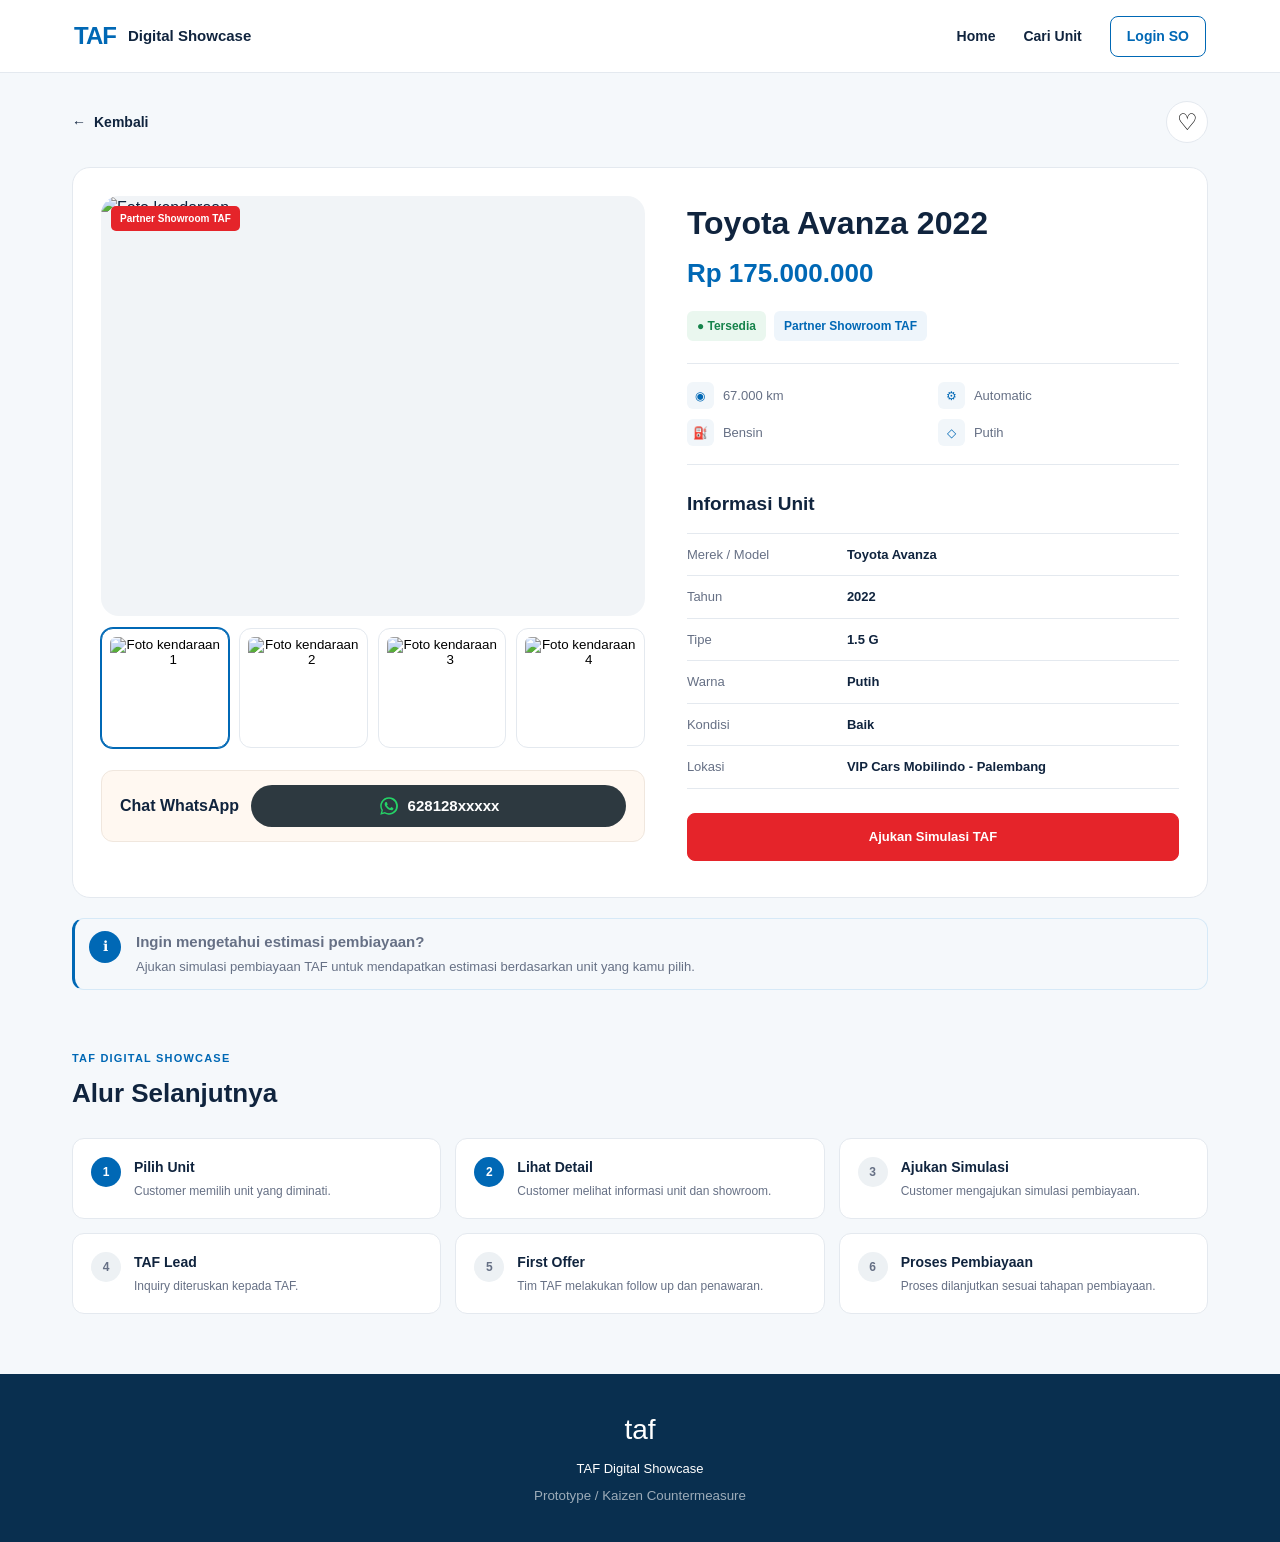
==== commit cd31bb25: "update tampilan" ====
--- a/detail-unit.html
+++ b/detail-unit.html
@@ -174,6 +174,16 @@
                     </button>
 
                 </div>
+
+                <div class="vehicle-whatsapp-contact" aria-label="Kontak WhatsApp showroom">
+                    <span class="whatsapp-contact-label">Chat WhatsApp</span>
+                    <span class="whatsapp-contact-number">
+                        <svg class="whatsapp-contact-icon" viewBox="0 0 32 32" aria-hidden="true">
+                            <path fill="currentColor" d="M16.04 3.2A12.73 12.73 0 0 0 5.1 22.43L3.3 28.8l6.53-1.71A12.8 12.8 0 1 0 16.04 3.2Zm0 23.3c-1.97 0-3.9-.53-5.58-1.54l-.4-.24-3.88 1.02 1.04-3.78-.26-.41a10.45 10.45 0 1 1 9.08 4.95Zm5.74-7.83c-.31-.16-1.84-.91-2.13-1.01-.29-.11-.5-.16-.71.16-.21.31-.81 1.01-.99 1.22-.18.21-.37.24-.68.08-.31-.16-1.31-.48-2.5-1.53-.92-.82-1.54-1.84-1.72-2.15-.18-.31-.02-.48.14-.64.14-.14.31-.37.47-.55.16-.18.21-.31.31-.52.1-.21.05-.39-.03-.55-.08-.16-.71-1.71-.97-2.34-.26-.61-.52-.53-.71-.54l-.6-.01c-.21 0-.55.08-.84.39-.29.31-1.1 1.07-1.1 2.62s1.13 3.04 1.29 3.25c.16.21 2.22 3.39 5.37 4.75.75.32 1.33.51 1.78.65.75.24 1.43.21 1.97.13.6-.09 1.84-.75 2.1-1.48.26-.73.26-1.35.18-1.48-.08-.13-.29-.21-.6-.37Z" />
+                        </svg>
+                        628128xxxxx
+                    </span>
+                </div>
             </div>
             
             <!-- =================================
--- a/style.css
+++ b/style.css
@@ -875,6 +875,48 @@
     gap: 10px;
 
     margin-top: 12px;
+}
+
+.vehicle-whatsapp-contact {
+    display: flex;
+    flex-wrap: wrap;
+    align-items: center;
+    justify-content: space-between;
+    gap: 12px;
+    margin-top: 22px;
+    padding: 14px 18px;
+    border: 1px solid #f0e7de;
+    border-radius: var(--radius-medium);
+    background: #fff8f1;
+}
+
+.whatsapp-contact-label {
+    color: var(--text-dark);
+    font-size: 16px;
+    font-weight: 600;
+}
+
+.whatsapp-contact-number {
+    display: inline-flex;
+    flex: 1 1 max-content;
+    align-items: center;
+    justify-content: center;
+    gap: 8px;
+    min-height: 42px;
+    padding: 8px 20px;
+    border-radius: 999px;
+    background: #2d3940;
+    color: var(--white);
+    font-size: 15px;
+    font-weight: 600;
+    white-space: nowrap;
+}
+
+.whatsapp-contact-icon {
+    width: 22px;
+    height: 22px;
+    flex: 0 0 auto;
+    color: #25d366;
 }
 
 .thumbnail {
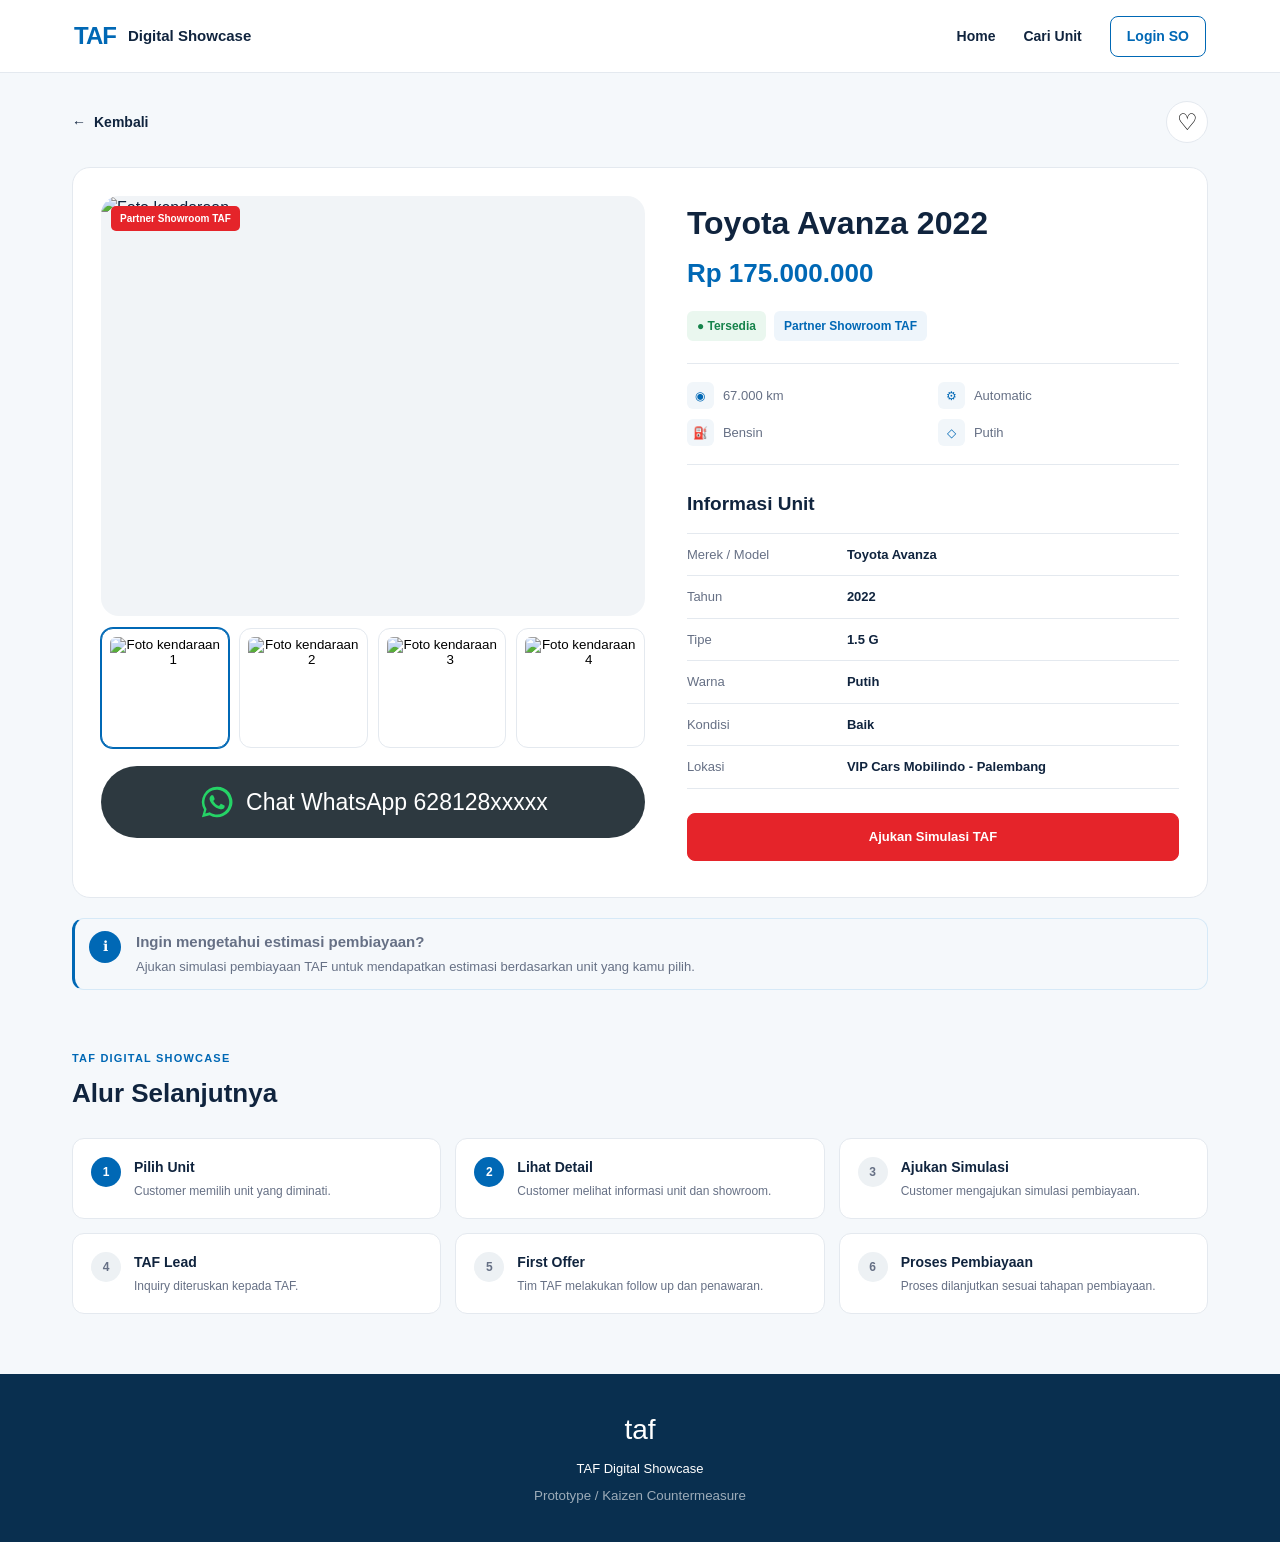
==== commit c49cd722: "update tampilan3" ====
--- a/detail-unit.html
+++ b/detail-unit.html
@@ -176,12 +176,11 @@
                 </div>
 
                 <div class="vehicle-whatsapp-contact" aria-label="Kontak WhatsApp showroom">
-                    <span class="whatsapp-contact-label">Chat WhatsApp</span>
                     <span class="whatsapp-contact-number">
-                        <svg class="whatsapp-contact-icon" viewBox="0 0 32 32" aria-hidden="true">
+                        <svg class="whatsapp-contact-icon" width="38" height="38" viewBox="0 0 32 32" aria-hidden="true">
                             <path fill="currentColor" d="M16.04 3.2A12.73 12.73 0 0 0 5.1 22.43L3.3 28.8l6.53-1.71A12.8 12.8 0 1 0 16.04 3.2Zm0 23.3c-1.97 0-3.9-.53-5.58-1.54l-.4-.24-3.88 1.02 1.04-3.78-.26-.41a10.45 10.45 0 1 1 9.08 4.95Zm5.74-7.83c-.31-.16-1.84-.91-2.13-1.01-.29-.11-.5-.16-.71.16-.21.31-.81 1.01-.99 1.22-.18.21-.37.24-.68.08-.31-.16-1.31-.48-2.5-1.53-.92-.82-1.54-1.84-1.72-2.15-.18-.31-.02-.48.14-.64.14-.14.31-.37.47-.55.16-.18.21-.31.31-.52.1-.21.05-.39-.03-.55-.08-.16-.71-1.71-.97-2.34-.26-.61-.52-.53-.71-.54l-.6-.01c-.21 0-.55.08-.84.39-.29.31-1.1 1.07-1.1 2.62s1.13 3.04 1.29 3.25c.16.21 2.22 3.39 5.37 4.75.75.32 1.33.51 1.78.65.75.24 1.43.21 1.97.13.6-.09 1.84-.75 2.1-1.48.26-.73.26-1.35.18-1.48-.08-.13-.29-.21-.6-.37Z" />
                         </svg>
-                        628128xxxxx
+                        Chat WhatsApp 628128xxxxx
                     </span>
                 </div>
             </div>
--- a/style.css
+++ b/style.css
@@ -878,44 +878,32 @@
 }
 
 .vehicle-whatsapp-contact {
-    display: flex;
-    flex-wrap: wrap;
-    align-items: center;
-    justify-content: space-between;
-    gap: 12px;
-    margin-top: 22px;
-    padding: 14px 18px;
-    border: 1px solid #f0e7de;
-    border-radius: var(--radius-medium);
-    background: #fff8f1;
-}
-
-.whatsapp-contact-label {
-    color: var(--text-dark);
-    font-size: 16px;
-    font-weight: 600;
+    margin-top: 18px;
 }
 
 .whatsapp-contact-number {
-    display: inline-flex;
-    flex: 1 1 max-content;
+    display: flex;
     align-items: center;
     justify-content: center;
-    gap: 8px;
-    min-height: 42px;
-    padding: 8px 20px;
+    gap: 10px;
+    width: 100%;
+    min-height: 72px;
+    padding: 10px 20px;
     border-radius: 999px;
     background: #2d3940;
     color: var(--white);
-    font-size: 15px;
-    font-weight: 600;
+    font-size: 23px;
+    font-weight: 500;
     white-space: nowrap;
 }
 
 .whatsapp-contact-icon {
-    width: 22px;
-    height: 22px;
+    width: 38px;
+    height: 38px;
+    max-width: 38px;
+    max-height: 38px;
     flex: 0 0 auto;
+    display: block;
     color: #25d366;
 }
 
@@ -1403,6 +1391,20 @@
 
     .main-vehicle-image {
         height: 260px;
+    }
+
+    .whatsapp-contact-number {
+        min-height: 56px;
+        gap: 8px;
+        padding: 8px 14px;
+        font-size: 16px;
+    }
+
+    .whatsapp-contact-icon {
+        width: 28px;
+        height: 28px;
+        max-width: 28px;
+        max-height: 28px;
     }
 
     .car-placeholder.large {
